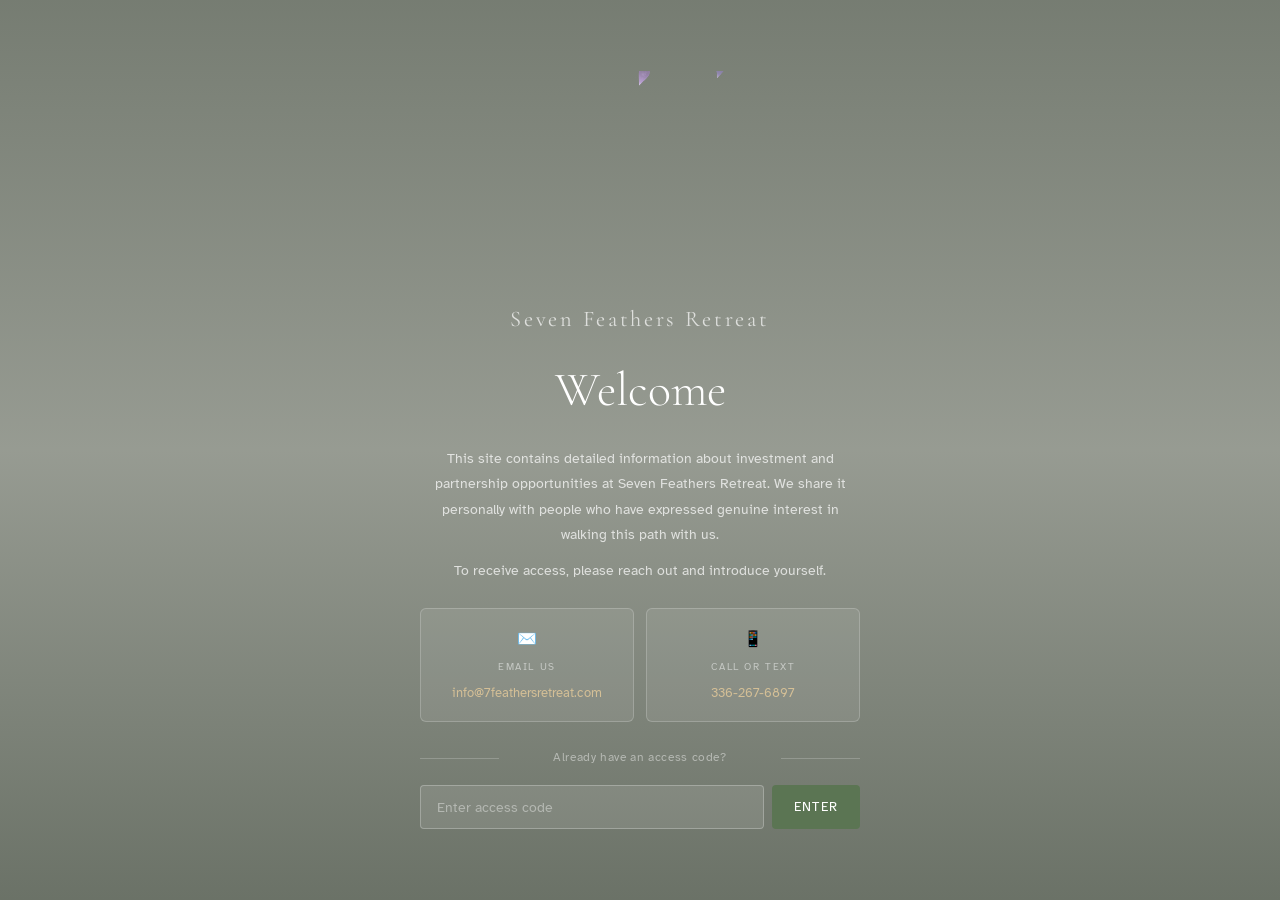
==== index.html @ 67f72935 "Add files via upload" ====
<!DOCTYPE html>
<html lang="en">
<head>
<meta charset="UTF-8">
<meta name="viewport" content="width=device-width,initial-scale=1.0">
<meta name="description" content="Seven Feathers Retreat — A nature-based sanctuary in the Blue Ridge Mountains of North Carolina. Investment and partnership opportunities.">
<title>Seven Feathers Retreat</title>
<link href="https://fonts.googleapis.com/css2?family=Cormorant+Garamond:ital,wght@0,300;0,400;0,500;0,600;1,300;1,400;1,500&family=Atkinson+Hyperlegible:wght@400;700&display=swap" rel="stylesheet">
<link rel="stylesheet" href="styles.css">
</head>
<body>

<!-- ═══════════════════════════════════════
     GATE
     ═══════════════════════════════════════ -->
<div id="gate">
  <canvas id="gateCanvas"></canvas>
  <div class="gate-inner">
    <div class="gate-brand">Seven Feathers Retreat</div>
    <h1 class="gate-title">Welcome</h1>
    <p class="gate-text">This site contains detailed information about investment and partnership opportunities at Seven Feathers Retreat. We share it personally with people who have expressed genuine interest in walking this path with us.</p>
    <p class="gate-text" style="font-size:.85rem;">To receive access, please reach out and introduce yourself.</p>
    <div class="gate-contacts">
      <a class="gate-contact" href="#" data-role="email-link" data-subject="Access Request">
        <span>✉️</span>
        <span class="gate-contact-label">Email Us</span>
        <span class="gate-contact-value" data-role="email-text"></span>
      </a>
      <a class="gate-contact" href="tel:3362676897">
        <span>📱</span>
        <span class="gate-contact-label">Call or Text</span>
        <span class="gate-contact-value">336-267-6897</span>
      </a>
    </div>
    <div class="gate-divider">Already have an access code?</div>
    <div class="gate-form">
      <input type="password" class="gate-input" id="accessCode" placeholder="Enter access code" onkeydown="if(event.key==='Enter')unlock()" autocomplete="off">
      <button class="gate-btn" onclick="unlock()">Enter</button>
    </div>
    <div class="gate-error" id="gateError">That code doesn't match. Please reach out for access.</div>
  </div>
</div>

<!-- ═══════════════════════════════════════
     NAV
     ═══════════════════════════════════════ -->
<nav id="siteNav" style="display:none;">
  <div class="nav-inner">
    <a href="#" class="nav-brand" onclick="window.scrollTo({top:0,behavior:'smooth'});return false;">
      <canvas id="navLogo" width="40" height="40" data-size="40"></canvas>
      <span>Seven Feathers</span>
    </a>
    <button class="nav-hamburger" onclick="toggleMobileNav()" aria-label="Menu">
      <span></span><span></span><span></span>
    </button>
    <div class="nav-links" id="navLinks"></div>
  </div>
</nav>

<!-- ═══════════════════════════════════════
     MAIN PAGE  —  codes: groundwork7 / homecoming7
     ═══════════════════════════════════════ -->
<div id="page-main" class="content-page" style="display:none;">

<!-- HERO -->
<section class="hero">
  <div class="hero-bg"></div>
  <div class="hero-content">
    <div class="hero-badge">Ashe County · Blue Ridge Mountains · North Carolina</div>
    <h1>Seven <em>Feathers</em></h1>
    <p class="hero-tagline">A Design-Forward Nature Stay<br><em>A Retreat into Self</em></p>
    <div class="hero-divider"></div>
    <p class="hero-sub">A restorative nature retreat where organic design, immersive landscape, and wellness experiences come together into a place people travel for — not just stay at.</p>
  </div>
  <canvas id="heroCanvas" class="hero-canvas-anim"></canvas>
</section>

<!-- ═══════════════════════════════════════
     1. THE ACCOMMODATION — Zome photos first
     ═══════════════════════════════════════ -->
<section id="b-concept" class="section section-alt">
  <div class="section-inner">
    <div class="eyebrow reveal">The Accommodation</div>
    <h2 class="reveal">This Is What a<br><em>Zome Retreat Looks Like</em></h2>
    <p class="section-lead reveal">Geometric structures rooted in sacred architecture, built with smart glass, bio-ceramic panels, and natural light designed to fill every corner. There is nothing else like this in the region.</p>
    <div class="zome-photo-grid reveal">
      <div class="zome-photo-item">
        <img src="zome-interior-bedroom.jpg" alt="Zome retreat interior — geometric wood ceiling with smart glass window overlooking trees" loading="lazy">
        <div class="gallery-caption">Zome retreat interior · smart glass privacy window · images courtesy of zomes.com</div>
      </div>
      <div class="zome-photo-item">
        <img src="zome-interior-skylight.jpg" alt="Zome interior — star skylight and natural light" loading="lazy">
        <div class="gallery-caption">Zome skylight geometry · natural light from above</div>
      </div>
    </div>
    <div class="concept-grid" style="margin-top:2.5rem;">
      <div class="concept-card reveal">
        <div class="concept-icon">🏡</div>
        <h3>Consistent STR Income</h3>
        <p>Nightly bookings provide baseline occupancy and steady cash flow across three distinct accommodation units.</p>
      </div>
      <div class="concept-card reveal">
        <div class="concept-icon">📅</div>
        <h3>Higher-Yield Retreat Buyouts</h3>
        <p>Full-site rentals for multi-day retreats command premium pricing, served to independent facilitators who need dedicated space.</p>
      </div>
      <div class="concept-card reveal">
        <div class="concept-icon">✨</div>
        <h3>Experience-Driven Differentiation</h3>
        <p>Zome architecture, creek access, stargazing, and nature immersion create a guest experience that markets itself.</p>
      </div>
    </div>
  </div>
</section>

<!-- ═══════════════════════════════════════
     2. PROVEN & OPERATING — reviews + stats
     ═══════════════════════════════════════ -->
<section class="proof-bar">
  <div class="proof-inner">
    <div class="proof-item"><span class="proof-number">4.96</span><span class="proof-label">Airbnb Rating</span></div>
    <div class="proof-divider-v"></div>
    <div class="proof-item"><span class="proof-number">232%</span><span class="proof-label">Revenue Growth in Year One</span></div>
    <div class="proof-divider-v"></div>
    <div class="proof-item"><span class="proof-number">9.62</span><span class="proof-label">Acres in the Blue Ridge</span></div>
    <div class="proof-divider-v"></div>
    <div class="proof-item"><span class="proof-number">$200K</span><span class="proof-label">Investment Sought</span></div>
  </div>
</section>

<section class="section reviews-section">
  <div class="section-inner narrow">
    <div class="reviews-header">
      <div class="eyebrow">Proven &amp; Operating</div>
      <div class="reviews-rating">
        <span class="reviews-stars">★★★★★</span>
        <span class="reviews-score">4.96 out of 5</span>
        <span class="reviews-meta">Airbnb Guest Favorite · 100+ verified reviews</span>
      </div>
    </div>
    <div class="reviews-grid">
      <div class="review-card reveal"><p>"Beautiful cabin in such a peaceful setting. It was our second time back and we absolutely enjoyed it."</p><div class="review-attr"><span class="review-name">Tanya</span><span class="review-detail">Greer, SC · September 2025</span></div></div>
      <div class="review-card reveal"><p>"What a gem! The only thing you hear while sitting on the deck is birdsong, a babbling brook and an occasional moo from the neighboring cows. Highly recommend!"</p><div class="review-attr"><span class="review-name">Jessica</span><span class="review-detail">Durham, NC · July 2025</span></div></div>
      <div class="review-card reveal"><p>"When we got snowed in we received eggs from the onsite host Amy, who was amazing and very helpful. The views as well as location is a dream come true!"</p><div class="review-attr"><span class="review-name">Hanna &amp; Dustin</span><span class="review-detail">December 2025</span></div></div>
      <div class="review-card reveal"><p>"The guest house was the perfect place to relax and recharge. I absolutely love this house and outdoor space. It's my dream."</p><div class="review-attr"><span class="review-name">Kathleen</span><span class="review-detail">May 2025</span></div></div>
    </div>
  </div>
</section>

<!-- ═══════════════════════════════════════
     3. THE MODEL
     ═══════════════════════════════════════ -->
<section id="b-model" class="section section-alt">
  <div class="section-inner">
    <div class="eyebrow reveal">The Model</div>
    <h2 class="reveal">Two Revenue Streams,<br><em>One Property</em></h2>
    <div class="model-grid">
      <div class="model-card reveal">
        <div class="model-number">01</div>
        <h3>Short-Term Rentals</h3>
        <p>Nightly bookings across three unique accommodations (cottage plus two Zome structures), providing steady occupancy and reliable cash flow across all seasons. Listed across Airbnb, VRBO, Booking.com, and direct booking channels.</p>
        <div class="model-stat"><span class="model-stat-num">$116K–$131K</span><span class="model-stat-label">Year 3 Accommodation Revenue</span></div>
      </div>
      <div class="model-card reveal">
        <div class="model-number">02</div>
        <h3>Retreat Buyouts</h3>
        <p>Full-site rentals for independent retreat facilitators running workshops, wellness retreats, and group experiences. Multi-day bookings at higher rates, scalable beyond any single person's calendar.</p>
        <div class="model-example">Example: 3-night retreat buyout (6 to 10 guests) = $3,000 to $6,000 per booking</div>
        <div class="model-stat"><span class="model-stat-num">$30K–$45K</span><span class="model-stat-label">Year 3 Venue Revenue</span></div>
      </div>
    </div>
    <div class="model-total reveal">
      <div class="model-total-inner">
        <div>
          <div class="model-total-label">Year 3 Total Projected Revenue</div>
          <div class="model-total-num">$161K – $196K</div>
        </div>
        <div class="model-total-note">Built from real occupancy and rate data, updated quarterly as the business grows.</div>
      </div>
    </div>
  </div>
</section>

<!-- ═══════════════════════════════════════
     4. THE MARKET
     ═══════════════════════════════════════ -->
<section id="b-market" class="section section-dark">
  <div class="section-inner">
    <div class="eyebrow reveal" style="color:var(--gold);">Local Market Intelligence</div>
    <h2 class="light reveal">The <em>Boone Market Advantage</em></h2>
    <p class="section-lead light-sub reveal">AirDNA classifies Lansing, NC within the Boone market — one of the most recognized mountain destinations in the Southeast — and assigns it a Market Score of 89 out of 100. Seven Feathers benefits from that brand recognition while sitting in a less saturated, more secluded pocket of the region.</p>
    <div class="market-stats reveal">
      <div class="market-stat"><div class="market-stat-num">89</div><div class="market-stat-label">AirDNA Market Score, Boone / Lansing — strong demand, healthy occupancy, active traveler interest.</div></div>
      <div class="market-stat"><div class="market-stat-num">$120</div><div class="market-stat-label">Current ADR at Little Horse Creek Farm, under-resourced and limited to one platform.</div></div>
      <div class="market-stat"><div class="market-stat-num">$200+</div><div class="market-stat-label">ADR already achieved by upgraded unique stays and geodomes in this same region.</div></div>
    </div>
    <div class="comp-table-wrap reveal">
      <table class="comp-table">
        <thead>
          <tr><th>Listing</th><th>Location</th><th>Type</th><th>Avg Daily Rate</th></tr>
        </thead>
        <tbody>
          <tr><td colspan="4" class="comp-group-label">Little Horse Creek Farm · Current STR under Amy's management</td></tr>
          <tr class="comp-row-current">
            <td><a href="https://www.airbnb.com/rooms/51469020?guests=1&adults=1&s=67&unique_share_id=a14fcda9-ca59-444a-8f9f-01e6ad24c7fb" target="_blank" rel="noopener">The Guest House @ Little Horse Creek Farm</a><span class="comp-sub">Managed by Amy Rohan · ★ 4.96 (101 reviews)</span></td>
            <td>Lansing, NC</td><td>Farm Stay</td><td class="comp-adr current-adr">$120</td>
          </tr>
          <tr><td colspan="4" class="comp-group-label">Comparable listings, same market</td></tr>
          <tr><td>Gone to the Woods Queen Glamping Tent</td><td>Lansing area</td><td>Glamping</td><td class="comp-adr">$90</td></tr>
          <tr><td>New River Retreat</td><td>Boone market</td><td>Cabin</td><td class="comp-adr">$99</td></tr>
          <tr><td>Call of the Wild King Suite Glamping Tent</td><td>Boone market</td><td>Glamping</td><td class="comp-adr">$141</td></tr>
          <tr><td>Into the Wild King Suite Glamping Tent</td><td>Boone market</td><td>Glamping</td><td class="comp-adr">$143</td></tr>
          <tr><td colspan="4" class="comp-group-label">Aspirational model · upgraded unique stays, same region</td></tr>
          <tr class="comp-row-aspire"><td>Orchard Cottage at Old Orchard Creek Farm</td><td>Lansing, NC</td><td>Unique Stay</td><td class="comp-adr">$185</td></tr>
          <tr class="comp-row-aspire"><td>Caim / Dochas / Kokoro Geodomes · Glamping Wild</td><td>Creston, NC (Ashe Co.)</td><td>Geodome</td><td class="comp-adr">$199–$217</td></tr>
          <tr class="comp-row-aspire"><td>Blue Ridge GeoDome + Hot Tub</td><td>Lansing, NC</td><td>Geodome</td><td class="comp-adr">$213</td></tr>
          <tr class="comp-row-aspire"><td>Scandi Cabin: Sauna, Hot Tub, EV · 105 acres</td><td>Lansing, NC</td><td>Unique Stay</td><td class="comp-adr">$305</td></tr>
        </tbody>
      </table>
    </div>
    <p class="comp-note reveal">Source: AirDNA Rentalizer, Boone / Lansing market, April 2026. Glamping Wild confirmed in Creston, Ashe County, NC — same regional market. Exact addresses withheld per Airbnb platform policy.</p>
    <div class="opp-pullquote reveal">The $120 ADR is what this property earns while under-furnished and on a single platform. The market has already demonstrated that upgraded unique stays in this same region command $200 or more per night. That gap is the investment opportunity.</div>
  </div>
</section>

<!-- ═══════════════════════════════════════
     5. PROPERTY PLAN
     ═══════════════════════════════════════ -->
<section class="section">
  <div class="section-inner">
    <div class="eyebrow reveal">The Property Plan</div>
    <h2 class="reveal">Current Assets &amp;<br><em>Phased Expansion</em></h2>
    <div class="property-grid">
      <div class="property-col reveal">
        <div class="property-label">Currently Operating</div>
        <ul class="property-list">
          <li><a href="https://www.airbnb.com/rooms/51469020?guests=1&adults=1&s=67&unique_share_id=a14fcda9-ca59-444a-8f9f-01e6ad24c7fb" target="_blank" rel="noopener">The Guest House at Little Horse Creek Farm</a> — 4.96 stars, 101+ reviews</li>
          <li>Nearly ten acres with creek, trails, boulders, and mature trees</li>
          <li>700 sq ft building with water and electricity, ready for bathhouse conversion</li>
          <li>Prepared sites with full utility hookups for two Zome structures</li>
          <li>Owner lives on the property, providing personal hospitality and hands-on management</li>
        </ul>
      </div>
      <div class="property-col reveal">
        <div class="property-label">Phased Expansion</div>
        <ul class="property-list">
          <li>Two Zome structures (bio-ceramic, fireproof, assembled in 5 to 10 days)</li>
          <li>Shared bathhouse and communal kitchen (existing building conversion)</li>
          <li>Outdoor gathering areas, meditation space, marked trails</li>
          <li>Medicinal herb garden, pond restoration, professional photography</li>
          <li>Direct booking website, multi-platform listing, dynamic pricing</li>
        </ul>
      </div>
    </div>
    <div class="property-note reveal"><p>Each phase generates revenue before the next requires significant capital. There is no single moment of high risk. The business builds on itself, stage by stage.</p></div>
  </div>
</section>

<!-- ═══════════════════════════════════════
     6. CAPITAL
     ═══════════════════════════════════════ -->
<section class="section section-alt">
  <div class="section-inner narrow">
    <div class="eyebrow reveal">The Ask</div>
    <h2 class="reveal">$200,000 in Capital<br><em>Deployed in Four Phases</em></h2>
    <p class="section-lead reveal">Capital deployed into proven revenue-generating assets, not speculative development.</p>
    <div class="capital-table reveal">
      <div class="capital-row"><span class="capital-name">Phase 1 — Optimize + Prep<span class="capital-detail">Listing optimization, Zome deposits, cottage refresh, landscaping</span></span><span class="capital-amount">$12,000</span></div>
      <div class="capital-row"><span class="capital-name">Phase 2 — Bathhouse + Decks<span class="capital-detail">Convert existing building, build Zome deck platforms</span></span><span class="capital-amount">$17,000</span></div>
      <div class="capital-row"><span class="capital-name">Phase 3 — Zomes + Wellness<span class="capital-detail">Two ZomeStudio units, hot tub, sauna — the revenue unlock</span></span><span class="capital-amount">$73,000</span></div>
      <div class="capital-row"><span class="capital-name">Phase 4 — Land + Farm Experiences<span class="capital-detail">Trails, herb garden, creek seating, venue launch</span></span><span class="capital-amount">$8,000</span></div>
      <div class="capital-row"><span class="capital-name">Furnishing &amp; Interior Design</span><span class="capital-amount">$7,000</span></div>
      <div class="capital-row"><span class="capital-name">Property Operations — Year 1<span class="capital-detail">Full-time on-site management, guest experience, and property oversight</span></span><span class="capital-amount">$36,000</span></div>
      <div class="capital-row"><span class="capital-name">Operating Reserve</span><span class="capital-amount">$35,000</span></div>
      <div class="capital-row"><span class="capital-name">Contingency</span><span class="capital-amount">$12,000</span></div>
      <div class="capital-row capital-total"><span class="capital-name">Total Investment Sought</span><span class="capital-amount">$200,000</span></div>
    </div>
  </div>
</section>

<!-- ═══════════════════════════════════════
     7. THE FOUNDER
     ═══════════════════════════════════════ -->
<section id="b-founder" class="section">
  <div class="section-inner">
    <div class="eyebrow reveal">The Founder</div>
    <h2 class="reveal">Amy Rohan</h2>
    <p class="founder-role reveal">Founder &amp; On-Site Operator, Seven Feathers</p>
    <div class="founder-grid">
      <div class="founder-photo reveal">
        <img src="amy-rohan.png" alt="Amy Rohan, Founder of Seven Feathers Retreat">
      </div>
      <div class="founder-right">
        <div class="founder-bio reveal">
          <p>Amy Rohan is a systems-driven operator with 30 years of experience turning complex environments into high-functioning, human-centered experiences. Her background spans legal operations, nonprofit leadership, and executive support — roles where trust, discretion, and execution under pressure are non-negotiable.</p>
          <p>In her first year managing Little Horse Creek Farm, Amy increased short-term rental revenue by 232% without additional capital or full platform access. This performance led the property owner to expand her role across three additional properties, including two glamping sites with shared amenities — the same high-margin, nature-immersed model Seven Feathers is designed to scale.</p>
          <p>With a degree in psychology and certification as a Usui Reiki Master, Amy brings the operational depth of a seasoned executive and the grounded presence of a practitioner. These are not parallel careers — they are the same skill set. Seven Feathers is built on that intersection.</p>
        </div>
        <div class="founder-highlights reveal">
          <div class="highlight"><div class="highlight-label">Operations</div><p>30+ years managing budgets, cross-sector teams, and complex logistics in legal, nonprofit, and community environments.</p></div>
          <div class="highlight"><div class="highlight-label">Track Record</div><p>232% revenue increase in first year of STR management, with limited resources and platform restrictions.</p></div>
          <div class="highlight"><div class="highlight-label">Resident Operator</div><p>Full-time resident operator, eliminating management fees (typically 15 to 25% of gross revenue) and ensuring the personal touch behind the 4.96-star rating.</p></div>
        </div>
      </div>
    </div>
  </div>
</section>

<!-- ═══════════════════════════════════════
     8. RETREAT VISION TAB
     ═══════════════════════════════════════ -->
<section id="s-sanctuary" class="section section-alt">
  <div class="section-inner">
    <div class="eyebrow reveal">Retreat Vision</div>
    <h2 class="reveal">The Structures That<br><em>Hold the Space</em></h2>
    <p class="section-lead reveal">The guest dwellings at Seven Feathers are Zomes — geometric structures rooted in the zonohedron, one of the oldest forms in sacred geometry. There is something about round spaces that changes how people feel the moment they step inside.</p>
    <div class="concept-grid" style="margin-top:1rem;">
      <div class="concept-card reveal"><div class="concept-icon">◇</div><h3>Sacred Geometry</h3><p>Built on the zonohedron, a form found in nature's own architecture. Round spaces have been used for ceremony, gathering, and rest across cultures for millennia.</p></div>
      <div class="concept-card reveal"><div class="concept-icon">🌱</div><h3>Chemical-Free &amp; Non-Toxic</h3><p>Bio-ceramic MgO panels create a safe, non-toxic sanctuary. No off-gassing, no volatile compounds, just a clean space for rest and renewal.</p></div>
      <div class="concept-card reveal"><div class="concept-icon">🌍</div><h3>Eco-Friendly Construction</h3><p>Renewable materials, nearly zero waste during production, no heavy machinery required. Built in 5 to 10 days on a non-permanent foundation.</p></div>
      <div class="concept-card reveal"><div class="concept-icon">🛡️</div><h3>Built to Endure</h3><p>Fireproof to 2,200°F, waterproof, mold-proof, pest-proof, and rated for 140 MPH winds. These structures protect what matters, quietly and for the long term.</p></div>
    </div>
  </div>
</section>

<section id="s-healing" class="section section-dark">
  <div class="section-inner">
    <div class="eyebrow reveal" style="color:var(--gold);">Our Values</div>
    <h2 class="light reveal">The Seven <em>Feathers</em></h2>
    <p class="section-lead light-sub reveal">These principles shape every decision we make, from how we welcome guests to how we tend this land. Tap a feather to learn more.</p>
    <div class="flip-grid">
      <div class="flip-card" onclick="this.classList.toggle('flipped')"><div class="flip-inner"><div class="flip-front"><canvas class="fc-feather-lg" data-index="0"></canvas><div class="flip-front-text"><div class="flip-name">Respect</div><div class="flip-tag">Every path is honored here.</div></div></div><div class="flip-back"><canvas class="fc-feather-lg-back" data-index="0"></canvas><div class="flip-back-text"><div class="flip-back-name">Respect</div><p>Whether you arrive as a spiritual seeker, someone needing rest, or someone carrying something you have not yet named, you will be met with the same respect.</p></div></div></div></div>
      <div class="flip-card" onclick="this.classList.toggle('flipped')"><div class="flip-inner"><div class="flip-front"><canvas class="fc-feather-lg" data-index="1"></canvas><div class="flip-front-text"><div class="flip-name">Sacred Reciprocity</div><div class="flip-tag">What we receive, we return.</div></div></div><div class="flip-back"><canvas class="fc-feather-lg-back" data-index="1"></canvas><div class="flip-back-text"><div class="flip-back-name">Reciprocity</div><p>We enter into relationships with guests, partners, and the land with mutual care. We support local businesses, build fair partnerships, and tend what gives to us.</p></div></div></div></div>
      <div class="flip-card" onclick="this.classList.toggle('flipped')"><div class="flip-inner"><div class="flip-front"><canvas class="fc-feather-lg" data-index="2"></canvas><div class="flip-front-text"><div class="flip-name">Restoration</div><div class="flip-tag">Return to your natural state.</div></div></div><div class="flip-back"><canvas class="fc-feather-lg-back" data-index="2"></canvas><div class="flip-back-text"><div class="flip-back-name">Restoration</div><p>Like the land after rain, we are always capable of becoming ourselves again. Seven Feathers creates the conditions for that return.</p></div></div></div></div>
      <div class="flip-card" onclick="this.classList.toggle('flipped')"><div class="flip-inner"><div class="flip-front"><canvas class="fc-feather-lg" data-index="3"></canvas><div class="flip-front-text"><div class="flip-name">Kinship</div><div class="flip-tag">We are all related.</div></div></div><div class="flip-back"><canvas class="fc-feather-lg-back" data-index="3"></canvas><div class="flip-back-text"><div class="flip-back-name">Kinship</div><p>Seven Feathers exists within a living web of relationships. When you visit, you are supporting a community, not just a business.</p></div></div></div></div>
      <div class="flip-card" onclick="this.classList.toggle('flipped')"><div class="flip-inner"><div class="flip-front"><canvas class="fc-feather-lg" data-index="4"></canvas><div class="flip-front-text"><div class="flip-name">Belonging</div><div class="flip-tag">Everyone fits here.</div></div></div><div class="flip-back"><canvas class="fc-feather-lg-back" data-index="4"></canvas><div class="flip-back-text"><div class="flip-back-name">Belonging</div><p>You belong here with your dog, your grief, your curiosity, or your joy. Belonging is your birthright, and this door is open to you.</p></div></div></div></div>
      <div class="flip-card" onclick="this.classList.toggle('flipped')"><div class="flip-inner"><div class="flip-front"><canvas class="fc-feather-lg" data-index="5"></canvas><div class="flip-front-text"><div class="flip-name">Sovereignty</div><div class="flip-tag">Your body, your spirit, your path.</div></div></div><div class="flip-back"><canvas class="fc-feather-lg-back" data-index="5"></canvas><div class="flip-back-text"><div class="flip-back-name">Sovereignty</div><p>Your body, your spirit, your path. Trauma-informed care and consent are woven into everything at Seven Feathers. No one here will tell you what you need. You already know.</p></div></div></div></div>
      <div class="flip-card flip-card-wide" onclick="this.classList.toggle('flipped')"><div class="flip-inner"><div class="flip-front"><canvas class="fc-feather-lg" data-index="6"></canvas><div class="flip-front-text"><div class="flip-name">Dignity</div><div class="flip-tag">Worth that can never be taken.</div></div></div><div class="flip-back"><canvas class="fc-feather-lg-back" data-index="6"></canvas><div class="flip-back-text"><div class="flip-back-name">Dignity</div><p>You are worthy, exactly as you are. Every person, every animal, every piece of this land deserves dignity. We price our offerings to be accessible to everyone.</p></div></div></div></div>
    </div>
  </div>
</section>

<section id="s-land" class="section">
  <div class="section-inner">
    <div class="eyebrow reveal">The Vision</div>
    <h2 class="reveal">Where Seven Feathers<br><em>Is Headed</em></h2>
    <p class="section-lead reveal">The phased expansion covers the first four years. But the vision extends well beyond — toward a retreat deeply rooted in its community, accessible to all who need restoration, and alive with the rhythms of the land.</p>
    <div class="concept-grid">
      <div class="concept-card reveal"><div class="concept-icon">🌿</div><h3>Retreat Scholarships &amp; Accessibility</h3><p>Restoration belongs to everyone. A scholarship fund making retreat experiences accessible to those who need them most, with sliding-scale pricing and nonprofit partnerships.</p></div>
      <div class="concept-card reveal"><div class="concept-icon">🤝</div><h3>Community Partnerships</h3><p>Farm-to-table dining with local farms, on-site services from local bodyworkers, and artisan workshops. The retreat's success benefits the people around it.</p></div>
      <div class="concept-card reveal"><div class="concept-icon">🌱</div><h3>Garden Expansion &amp; Immersion</h3><p>A full-scale medicinal herb garden, seasonal planting and harvest workshops, and a contemplative garden for meditation. Guests leave with knowledge and seeds they can take home.</p></div>
      <div class="concept-card reveal"><div class="concept-icon">🦙</div><h3>Animals on the Land</h3><p>Alpacas and the existing homestead flock. Animal encounters, fiber arts workshops, and the kind of presence that softens people the moment they arrive.</p></div>
    </div>
    <div class="property-note reveal"><p>The retreat's ultimate measure of success goes beyond revenue. It is the number of people who leave this land feeling more like themselves than when they arrived.</p></div>
  </div>
</section>

<!-- ═══════════════════════════════════════
     9. WALK WITH US
     ═══════════════════════════════════════ -->
<section id="s-founder" class="section section-alt">
  <div class="section-inner narrow">
    <div class="eyebrow reveal">Walk With Us</div>
    <h2 class="reveal">Are You a Facilitator,<br><em>Practitioner, or Local Farm?</em></h2>
    <p class="section-lead reveal">Seven Feathers is actively building relationships with retreat facilitators, wellness practitioners, and local farms and artisans who share our values. If that's you, we would love to hear from you.</p>
    <div class="partnership-cards" style="margin-bottom:2.5rem;">
      <div class="partnership-card reveal"><h3>🤝 Non-Financial Partnership</h3><p>Skills, networks, labor, materials, and expertise are all forms of real value. Marketing, construction, wellness facilitation, or network connections all have a place here.</p></div>
      <div class="partnership-card partnership-card-accent reveal"><h3>🪶 Partner Access to the Land</h3><p>All partners receive preferred access to Seven Feathers each year, whether for personal rest or to host their own retreat. Complimentary stays, venue rental discounts, and priority booking, scaled to partnership level.</p></div>
    </div>
    <form class="contact-form reveal" onsubmit="submitContactForm(event)">
      <div class="contact-form-grid">
        <div class="contact-field"><label class="contact-label">Your name</label><input type="text" class="contact-input" id="cf-name" placeholder="Name" required></div>
        <div class="contact-field"><label class="contact-label">Email</label><input type="email" class="contact-input" id="cf-email" placeholder="email@example.com" required></div>
        <div class="contact-field contact-field-full"><label class="contact-label">I am a...</label><select class="contact-input contact-select" id="cf-role"><option value="">Select your role</option><option>Retreat facilitator</option><option>Wellness practitioner</option><option>Local farm or grower</option><option>Artisan or craftsperson</option><option>Other</option></select></div>
        <div class="contact-field contact-field-full"><label class="contact-label">Tell us about yourself and what you're imagining</label><textarea class="contact-input contact-textarea" id="cf-message" placeholder="Share a little about your work and how you see our paths connecting..." required></textarea></div>
      </div>
      <button type="submit" class="contact-submit">Send a Message</button>
      <div id="cf-success" class="contact-success" style="display:none;">Thank you. Amy will be in touch personally.</div>
      <p class="contact-note">We read every message personally. You will hear back from Amy directly.</p>
    </form>
  </div>
</section>

<!-- CTA -->
<section class="section-cta">
  <div class="section-inner narrow" style="text-align:center;">
    <canvas id="ctaCanvasBiz" class="cta-canvas" width="72" height="72" data-size="72"></canvas>
    <h2 class="reveal">Ready to Begin the <em>Conversation?</em></h2>
    <p class="cta-sub reveal">Request the full investment overview or connect directly. We're looking for partners who understand the long-term value of well-designed, income-generating land.</p>
    <div class="cta-buttons reveal">
      <a href="#" onclick="openDeck();return false;" class="btn btn-primary btn-lg">Access the Deck</a>
      <a href="tel:3362676897" class="btn btn-outline-dark btn-lg">Call or Text</a>
    </div>
    <div class="cta-contact reveal"><span data-role="email-text"></span><span class="cta-dot">·</span><span>336-267-6897</span></div>
    <p class="cta-note">Call or text welcome · Email preferred for initial introductions</p>
  </div>
</section>

</div><!-- end page-main -->

<!-- FOOTER -->
<footer id="siteFooter" style="display:none;">
  <div class="footer-inner">
    <div class="footer-brand">Seven Feathers</div>
    <div class="footer-legal">Ashe County, NC · Blue Ridge Mountains</div>
    <div class="footer-values">Respect · Sacred Reciprocity · Restoration · Kinship · Belonging · Sovereignty · Dignity</div>
  </div>
</footer>

<!-- DECK VIEWER MODAL -->
<div id="deckOverlay" style="display:none;position:fixed;inset:0;z-index:200;background:rgba(30,40,28,.92);backdrop-filter:blur(6px);flex-direction:column;">
  <div style="display:flex;align-items:center;justify-content:space-between;padding:.75rem 1.25rem;background:var(--forest);flex-shrink:0;">
    <span style="font-family:'Cormorant Garamond',serif;font-size:1.1rem;color:var(--cream);letter-spacing:.06em;">Seven Feathers · Investment Overview</span>
    <div style="display:flex;gap:.75rem;align-items:center;">
      <a href="seven-feathers-deck.pdf" download="Seven_Feathers_Investment_Deck.pdf" style="font-size:.72rem;letter-spacing:.12em;text-transform:uppercase;color:var(--gold-light);text-decoration:none;padding:.4rem .9rem;border:1px solid rgba(212,191,150,.4);border-radius:3px;transition:background .2s;" onmouseover="this.style.background='rgba(212,191,150,.12)'" onmouseout="this.style.background='transparent'">⬇ Download</a>
      <button onclick="closeDeck()" style="background:none;border:none;color:rgba(200,213,196,.7);font-size:1.4rem;cursor:pointer;line-height:1;padding:.2rem .5rem;" aria-label="Close">&times;</button>
    </div>
  </div>
  <div style="flex:1;overflow:hidden;position:relative;">
    <iframe src="seven-feathers-deck.pdf" style="width:100%;height:100%;border:none;display:block;" title="Seven Feathers Investment Deck"></iframe>
  </div>
</div>

<script src="script.js"></script>
</body>
</html>
---- styles.css ----
/* ═══════════════════════════════════════
   TOKENS
   ═══════════════════════════════════════ */
:root {
  --sage:       #5B7553;
  --sage-light: #8BA882;
  --sage-muted: #C2D4BC;
  --forest:     #2E3D2C;
  --gold:       #B8956A;
  --gold-light: #D4BF96;
  --gold-pale:  #EDE5D8;
  --cream:      #FAF8F3;
  --linen:      #F2EFE8;
  --stone:      #E4E0D7;
  --bark:       #3A3632;
  --text:       #3A3632;
  --text-soft:  #6B665E;
  --text-muted: #9A958C;
  --border:     #DDD8CF;
  --white:      #FFFFFF;
}

/* ═══════════════════════════════════════
   RESET & BASE
   ═══════════════════════════════════════ */
*, *::before, *::after { margin: 0; padding: 0; box-sizing: border-box; }
html { scroll-behavior: smooth; font-size: 16px; }
body {
  font-family: 'Atkinson Hyperlegible', sans-serif;
  background: var(--cream);
  color: var(--text);
  line-height: 1.8;
  overflow-x: hidden;
}
img { max-width: 100%; display: block; }
a { color: var(--sage); }

/* ═══════════════════════════════════════
   GATE
   ═══════════════════════════════════════ */
#gate {
  min-height: 100vh;
  display: flex;
  flex-direction: column;
  align-items: center;
  justify-content: center;
  padding: 3rem 1.5rem;
  position: relative;
  overflow: hidden;
}
#gate::before {
  content: '';
  position: absolute;
  inset: 0;
  background: url('https://images.unsplash.com/photo-1448375240586-882707db888b?auto=format&fit=crop&w=1920&q=80') center 40%/cover no-repeat;
  z-index: 0;
}
#gate::after {
  content: '';
  position: absolute;
  inset: 0;
  background: linear-gradient(180deg, rgba(30,42,28,.6) 0%, rgba(30,42,28,.45) 50%, rgba(30,42,28,.65) 100%);
  z-index: 0;
}
#gateCanvas {
  position: relative;
  z-index: 1;
  display: block;
  width: 100%;
  max-width: 220px;
  aspect-ratio: 1;
  margin: 0 auto .5rem;
  flex-shrink: 0;
}
.gate-inner {
  position: relative;
  z-index: 1;
  max-width: 440px;
  width: 100%;
  text-align: center;
  animation: heroIn 2s ease-out 3.5s both;
}
.gate-inner canvas:not(#gateCanvas) {
  display: none;
}
.gate-brand {
  font-family: 'Cormorant Garamond', serif;
  font-size: 1.4rem;
  color: rgba(255,255,255,.7);
  letter-spacing: .12em;
  margin-bottom: .5rem;
}
.gate-title {
  font-family: 'Cormorant Garamond', serif;
  font-size: clamp(2rem, 6vw, 3rem);
  font-weight: 300;
  color: var(--white);
  margin-bottom: .75rem;
}
.gate-text {
  font-size: .88rem;
  color: rgba(255,255,255,.72);
  line-height: 1.8;
  margin-bottom: .75rem;
}
.gate-contacts {
  display: grid;
  grid-template-columns: 1fr 1fr;
  gap: .75rem;
  margin: 1.5rem 0;
}
.gate-contact {
  display: flex;
  flex-direction: column;
  align-items: center;
  gap: .3rem;
  background: rgba(255,255,255,.08);
  border: 1px solid rgba(255,255,255,.2);
  border-radius: 6px;
  padding: 1rem .75rem;
  text-decoration: none;
  transition: background .2s, border-color .2s;
}
.gate-contact:hover { background: rgba(255,255,255,.14); border-color: rgba(255,255,255,.35); }
.gate-contact-label {
  font-size: .65rem;
  letter-spacing: .15em;
  text-transform: uppercase;
  color: rgba(255,255,255,.5);
}
.gate-contact-value {
  font-size: .82rem;
  color: var(--gold-light);
}
.gate-divider {
  font-size: .78rem;
  color: rgba(255,255,255,.45);
  letter-spacing: .05em;
  margin: 1.5rem 0 1rem;
  position: relative;
}
.gate-divider::before, .gate-divider::after {
  content: '';
  position: absolute;
  top: 50%;
  width: 18%;
  height: 1px;
  background: rgba(255,255,255,.2);
}
.gate-divider::before { left: 0; }
.gate-divider::after  { right: 0; }
.gate-form {
  display: flex;
  gap: .5rem;
}
.gate-input {
  flex: 1;
  padding: .75rem 1rem;
  border: 1px solid rgba(255,255,255,.25);
  border-radius: 4px;
  font-family: 'Atkinson Hyperlegible', sans-serif;
  font-size: .9rem;
  color: var(--white);
  background: rgba(255,255,255,.1);
  outline: none;
  transition: border-color .2s;
}
.gate-input::placeholder { color: rgba(255,255,255,.4); }
.gate-input:focus { border-color: rgba(255,255,255,.5); background: rgba(255,255,255,.14); }
.gate-btn {
  padding: .75rem 1.4rem;
  background: var(--sage);
  color: var(--white);
  border: none;
  border-radius: 4px;
  font-family: 'Atkinson Hyperlegible', sans-serif;
  font-size: .82rem;
  letter-spacing: .08em;
  text-transform: uppercase;
  cursor: pointer;
  transition: background .2s;
  white-space: nowrap;
}
.gate-btn:hover { background: var(--sage-light); }
.gate-error {
  font-size: .8rem;
  color: #F5C4B3;
  margin-top: .75rem;
  display: none;
}

/* ═══════════════════════════════════════
   NAV
   ═══════════════════════════════════════ */
#siteNav {
  position: fixed;
  top: 0; left: 0; right: 0;
  z-index: 100;
  background: transparent;
  transition: background .35s, box-shadow .35s;
}
#siteNav.scrolled {
  background: rgba(250,248,243,.96);
  backdrop-filter: blur(10px);
  box-shadow: 0 1px 20px rgba(0,0,0,.05);
}
.nav-inner {
  max-width: 1200px;
  margin: 0 auto;
  padding: 0 2.5rem;
  height: 60px;
  display: flex;
  align-items: center;
  justify-content: space-between;
  gap: 2rem;
}
.nav-brand {
  display: flex;
  align-items: center;
  gap: .6rem;
  text-decoration: none;
  flex-shrink: 0;
}
.nav-brand span {
  font-family: 'Cormorant Garamond', serif;
  font-size: 1.1rem;
  color: rgba(255,255,255,.92);
  letter-spacing: .06em;
  transition: color .3s;
}
#siteNav.scrolled .nav-brand span { color: var(--sage); }
.nav-links {
  display: flex;
  gap: 1.8rem;
  align-items: center;
}
.nav-links a {
  font-size: .72rem;
  letter-spacing: .12em;
  text-transform: uppercase;
  text-decoration: none;
  color: rgba(255,255,255,.8);
  transition: color .2s;
}
.nav-links a:hover { color: rgba(255,255,255,1); }
#siteNav.scrolled .nav-links a { color: var(--text-soft); }
#siteNav.scrolled .nav-links a:hover { color: var(--sage); }
.nav-hamburger {
  display: none;
  flex-direction: column;
  gap: 5px;
  background: none;
  border: none;
  cursor: pointer;
  padding: .5rem;
}
.nav-hamburger span {
  display: block;
  width: 22px;
  height: 1.5px;
  background: rgba(255,255,255,.9);
  transition: background .3s;
}
#siteNav.scrolled .nav-hamburger span { background: var(--bark); }

/* ═══════════════════════════════════════
   HERO
   ═══════════════════════════════════════ */
.hero {
  position: relative;
  min-height: 100vh;
  display: flex;
  flex-direction: column;
  align-items: center;
  justify-content: center;
  overflow: hidden;
  text-align: center;
  padding: 80px 1.5rem 3rem;
}
.hero-bg {
  position: absolute;
  inset: 0;
  background: url('https://images.unsplash.com/photo-1448375240586-882707db888b?auto=format&fit=crop&w=1920&q=80') center 40%/cover no-repeat;
}
.hero-bg::after {
  content: '';
  position: absolute;
  inset: 0;
  background: linear-gradient(180deg, rgba(46,61,44,.52) 0%, rgba(46,61,44,.32) 50%, rgba(46,61,44,.58) 100%);
}
.hero-bg-spirit {
  background-image: url('photo-blue-ridge-sunset.jpg');
  background-position: center 35%;
}
.hero-canvas-anim {
  position: relative;
  z-index: 1;
  display: block;
  width: 100%;
  max-width: 280px;
  aspect-ratio: 1;
  margin-bottom: .5rem;
}
.hero-content {
  position: relative;
  z-index: 2;
  max-width: 700px;
  animation: heroIn 2s ease-out 3.5s both;
}
@keyframes heroIn {
  from { opacity: 0; transform: translateY(18px); }
  to   { opacity: 1; transform: translateY(0); }
}
.hero-badge {
  font-size: .68rem;
  letter-spacing: .22em;
  text-transform: uppercase;
  color: var(--gold-light);
  margin-bottom: 1.2rem;
}
.hero h1 {
  font-family: 'Cormorant Garamond', serif;
  font-size: clamp(3rem, 8vw, 5.5rem);
  font-weight: 300;
  color: var(--white);
  line-height: 1;
  margin-bottom: .4rem;
}
.hero h1 em { color: var(--gold-light); font-style: italic; }
.hero-tagline {
  font-family: 'Cormorant Garamond', serif;
  font-size: clamp(1.1rem, 3vw, 1.5rem);
  font-style: italic;
  color: rgba(255,255,255,.88);
  line-height: 1.4;
  margin-bottom: 1rem;
}
.hero-tagline em { color: var(--gold-light); }
.hero-divider {
  width: 48px;
  height: 1px;
  background: var(--gold-light);
  margin: 1rem auto;
  opacity: .6;
}
.hero-operating {
  font-size: .75rem;
  letter-spacing: .1em;
  text-transform: uppercase;
  color: rgba(255,255,255,.65);
  margin-bottom: .75rem;
}
.hero-sub {
  font-size: clamp(.88rem, 2vw, 1rem);
  color: rgba(255,255,255,.8);
  max-width: 560px;
  margin: 0 auto 2rem;
  line-height: 1.75;
}
.hero-ctas {
  display: flex;
  gap: 1rem;
  justify-content: center;
  flex-wrap: wrap;
}

/* ═══════════════════════════════════════
   BUTTONS
   ═══════════════════════════════════════ */
.btn {
  display: inline-flex;
  align-items: center;
  justify-content: center;
  padding: .75rem 1.6rem;
  border-radius: 3px;
  font-family: 'Atkinson Hyperlegible', sans-serif;
  font-size: .78rem;
  letter-spacing: .1em;
  text-transform: uppercase;
  text-decoration: none;
  transition: background .2s, color .2s, border-color .2s;
  white-space: nowrap;
  cursor: pointer;
  border: 1px solid transparent;
}
.btn-primary {
  background: var(--sage);
  color: var(--white);
  border-color: var(--sage);
}
.btn-primary:hover { background: var(--sage-light); border-color: var(--sage-light); }
.btn-outline {
  background: transparent;
  color: var(--sage);
  border-color: var(--sage);
}
.btn-outline:hover { background: var(--sage); color: var(--white); }
.hero .btn-outline {
  color: rgba(255,255,255,.9);
  border-color: rgba(255,255,255,.5);
}
.hero .btn-outline:hover { background: rgba(255,255,255,.15); color: var(--white); }
.btn-lg { padding: .9rem 2rem; font-size: .82rem; }

/* ═══════════════════════════════════════
   PROOF BAR
   ═══════════════════════════════════════ */
.proof-bar {
  background: var(--forest);
  padding: 1.5rem 1.25rem;
}
.proof-inner {
  max-width: 900px;
  margin: 0 auto;
  display: flex;
  align-items: center;
  justify-content: center;
  gap: 0;
  flex-wrap: wrap;
}
.proof-item {
  display: flex;
  flex-direction: column;
  align-items: center;
  padding: .5rem 1.5rem;
  gap: .2rem;
}
.proof-number {
  font-family: 'Cormorant Garamond', serif;
  font-size: clamp(1.5rem, 4vw, 2rem);
  font-weight: 300;
  color: var(--gold-light);
  line-height: 1;
}
.proof-label {
  font-size: .65rem;
  letter-spacing: .1em;
  text-transform: uppercase;
  color: rgba(200,213,196,.6);
  text-align: center;
}
.proof-divider-v {
  width: 1px;
  height: 36px;
  background: rgba(200,213,196,.2);
}

/* ═══════════════════════════════════════
   SECTIONS
   ═══════════════════════════════════════ */
.section { padding: 4.5rem 1.5rem; }
.section-alt { background: var(--linen); }
.section-dark { background: var(--forest); padding: 4.5rem 1.5rem; }
.section-inner {
  max-width: 1000px;
  margin: 0 auto;
}
.section-inner.narrow { max-width: 740px; }
.eyebrow {
  font-size: .68rem;
  letter-spacing: .22em;
  text-transform: uppercase;
  color: var(--gold);
  margin-bottom: .6rem;
}
h2 {
  font-family: 'Cormorant Garamond', serif;
  font-size: clamp(1.8rem, 4vw, 2.8rem);
  font-weight: 300;
  color: var(--bark);
  line-height: 1.15;
  margin-bottom: 1rem;
}
h2 em { color: var(--sage); font-style: italic; }
h2.light { color: var(--cream); }
h2.light em { color: var(--gold-light); }
h3 {
  font-family: 'Cormorant Garamond', serif;
  font-size: 1.2rem;
  color: var(--sage);
  margin-bottom: .5rem;
}
.section-lead {
  font-size: clamp(.9rem, 2vw, 1rem);
  color: var(--text-soft);
  max-width: 680px;
  line-height: 1.85;
  margin-bottom: 2.5rem;
}
.light-sub { color: rgba(200,213,196,.82); }

/* ═══════════════════════════════════════
   SCROLL REVEAL
   ═══════════════════════════════════════ */
.reveal {
  opacity: 0;
  transform: translateY(20px);
  transition: opacity .55s ease, transform .55s ease;
}
.reveal.visible {
  opacity: 1;
  transform: translateY(0);
}

/* ═══════════════════════════════════════
   REVIEWS
   ═══════════════════════════════════════ */
.reviews-header {
  display: flex;
  align-items: baseline;
  gap: 1.5rem;
  flex-wrap: wrap;
  margin-bottom: 2rem;
}
.reviews-rating { display: flex; align-items: center; gap: .75rem; flex-wrap: wrap; }
.reviews-stars { color: var(--gold); font-size: 1rem; }
.reviews-score {
  font-family: 'Cormorant Garamond', serif;
  font-size: 1.2rem;
  color: var(--bark);
}
.reviews-meta { font-size: .75rem; color: var(--text-muted); }
.reviews-grid {
  display: grid;
  grid-template-columns: repeat(auto-fill, minmax(240px, 1fr));
  gap: 1.25rem;
}
.review-card {
  background: var(--white);
  border: 1px solid var(--border);
  border-radius: 6px;
  padding: 1.4rem;
}
.review-card p { font-size: .88rem; color: var(--text-soft); line-height: 1.7; margin-bottom: 1rem; font-style: italic; }
.review-attr { display: flex; flex-direction: column; gap: .15rem; }
.review-name { font-size: .8rem; font-weight: 700; color: var(--bark); }
.review-detail { font-size: .72rem; color: var(--text-muted); }

/* ═══════════════════════════════════════
   CONCEPT / VISION GRID
   ═══════════════════════════════════════ */
.concept-grid {
  display: grid;
  grid-template-columns: repeat(auto-fill, minmax(220px, 1fr));
  gap: 1.5rem;
  margin-top: 1rem;
}
.concept-card {
  background: var(--white);
  border: 1px solid var(--border);
  border-radius: 6px;
  padding: 1.8rem 1.5rem;
  transition: box-shadow .2s;
}
.concept-card:hover { box-shadow: 0 6px 28px rgba(91,117,83,.08); }
.concept-icon { font-size: 1.6rem; margin-bottom: .8rem; }
.concept-card h3 { font-size: 1.05rem; margin-bottom: .5rem; }
.concept-card p { font-size: .86rem; color: var(--text-soft); line-height: 1.7; }

/* ═══════════════════════════════════════
   PROPERTY GRID
   ═══════════════════════════════════════ */
.property-grid {
  display: grid;
  grid-template-columns: 1fr 1fr;
  gap: 2.5rem;
  margin-top: 1rem;
}
.property-label {
  font-size: .68rem;
  letter-spacing: .15em;
  text-transform: uppercase;
  color: var(--gold);
  margin-bottom: .8rem;
}
.property-list {
  list-style: none;
  display: flex;
  flex-direction: column;
  gap: .6rem;
}
.property-list li {
  font-size: .88rem;
  color: var(--text-soft);
  padding-left: 1.1rem;
  position: relative;
  line-height: 1.6;
}
.property-list li::before {
  content: '→';
  position: absolute;
  left: 0;
  color: var(--sage-muted);
  font-size: .8rem;
}
.property-list a { color: var(--sage); }
.property-note {
  margin-top: 2rem;
  border-left: 3px solid var(--gold);
  padding: 1rem 1.4rem;
  background: var(--gold-pale);
  border-radius: 0 4px 4px 0;
  font-size: .9rem;
  color: var(--text-soft);
  line-height: 1.75;
}

/* ═══════════════════════════════════════
   MODEL GRID
   ═══════════════════════════════════════ */
.model-grid {
  display: grid;
  grid-template-columns: 1fr 1fr;
  gap: 1.5rem;
  margin-top: 1rem;
}
.model-card {
  background: var(--white);
  border: 1px solid var(--border);
  border-radius: 6px;
  padding: 2rem;
}
.model-number {
  font-family: 'Cormorant Garamond', serif;
  font-size: 3rem;
  font-weight: 300;
  color: var(--sage-muted);
  line-height: 1;
  margin-bottom: .5rem;
}
.model-card h3 { margin-bottom: .75rem; }
.model-card p { font-size: .88rem; color: var(--text-soft); line-height: 1.75; margin-bottom: 1rem; }
.model-example {
  font-size: .8rem;
  color: var(--text-muted);
  font-style: italic;
  border-left: 2px solid var(--sage-muted);
  padding-left: .75rem;
  margin-bottom: 1rem;
}
.model-stat { margin-top: auto; padding-top: 1rem; border-top: 1px solid var(--border); }
.model-stat-num {
  display: block;
  font-family: 'Cormorant Garamond', serif;
  font-size: 1.6rem;
  font-weight: 300;
  color: var(--sage);
}
.model-stat-label { font-size: .72rem; color: var(--text-muted); text-transform: uppercase; letter-spacing: .08em; }
.model-total {
  margin-top: 1.5rem;
  background: var(--linen);
  border: 1px solid var(--border);
  border-radius: 6px;
  padding: 1.5rem 2rem;
}
.model-total-inner { display: flex; align-items: center; justify-content: space-between; flex-wrap: wrap; gap: 1rem; }
.model-total-label { font-size: .72rem; text-transform: uppercase; letter-spacing: .1em; color: var(--text-muted); }
.model-total-num {
  font-family: 'Cormorant Garamond', serif;
  font-size: 2rem;
  font-weight: 300;
  color: var(--sage);
}
.model-total-note { font-size: .82rem; color: var(--text-muted); max-width: 260px; }

/* ═══════════════════════════════════════
   ADVANTAGE GRID (dark section)
   ═══════════════════════════════════════ */
.advantage-grid {
  display: grid;
  grid-template-columns: repeat(auto-fill, minmax(210px, 1fr));
  gap: 1.5rem;
  margin-top: 1rem;
}
.advantage-item {
  background: rgba(255,255,255,.05);
  border: 1px solid rgba(200,213,196,.15);
  border-radius: 6px;
  padding: 1.5rem;
}
.advantage-title {
  font-family: 'Cormorant Garamond', serif;
  font-size: 1.1rem;
  color: var(--gold-light);
  margin-bottom: .5rem;
}
.advantage-item p { font-size: .86rem; color: rgba(200,213,196,.75); line-height: 1.7; }

/* ═══════════════════════════════════════
   MARKET COMP TABLE
   ═══════════════════════════════════════ */
.market-stats {
  display: grid;
  grid-template-columns: repeat(auto-fill, minmax(180px, 1fr));
  gap: 1.25rem;
  margin: 2rem 0;
}
.market-stat {
  background: var(--white);
  border: 1px solid var(--border);
  border-radius: 6px;
  padding: 1.4rem;
}
.market-stat-num {
  font-family: 'Cormorant Garamond', serif;
  font-size: 2rem;
  font-weight: 300;
  color: var(--sage);
  margin-bottom: .4rem;
}
.market-stat-label { font-size: .8rem; color: var(--text-soft); line-height: 1.6; }
.comp-table-wrap { overflow-x: auto; margin: 1.5rem 0; -webkit-overflow-scrolling: touch; }
.comp-group-label {
  font-size: .62rem; letter-spacing: .15em; text-transform: uppercase;
  color: var(--text-muted); padding: .5rem .8rem .3rem;
  background: rgba(255,255,255,.06); border-bottom: 1px solid rgba(255,255,255,.08);
}
.comp-table {
  width: 100%;
  min-width: 520px;
  border-collapse: collapse;
  font-size: .84rem;
}
.comp-table th {
  background: var(--linen);
  color: var(--sage);
  font-size: .68rem;
  letter-spacing: .1em;
  text-transform: uppercase;
  padding: .65rem .9rem;
  text-align: left;
  border-bottom: 2px solid var(--sage-muted);
  white-space: nowrap;
}
.comp-table td {
  padding: .65rem .9rem;
  border-bottom: 1px solid var(--stone);
  color: var(--text-soft);
  vertical-align: middle;
}
.comp-table td:last-child { text-align: right; white-space: nowrap; }
.comp-row-current td { background: rgba(91,117,83,.06); font-weight: 500; }
.comp-row-current td a { color: var(--sage); }
.comp-row-aspire td { color: var(--text-muted); }
.comp-sub { font-size: .74rem; color: var(--text-muted); font-weight: 400; display: block; }
.comp-adr { font-weight: 600; font-variant-numeric: tabular-nums; }
.current-adr { color: var(--sage); }
.comp-note { font-size: .74rem; color: var(--text-muted); font-style: italic; margin-top: .5rem; }
.opp-pullquote {
  font-family: 'Cormorant Garamond', serif;
  font-size: 1.2rem;
  font-style: italic;
  color: var(--sage);
  border-left: 3px solid var(--gold);
  padding: 1rem 1.5rem;
  margin: 2rem 0 0;
  background: var(--gold-pale);
  line-height: 1.65;
  border-radius: 0 4px 4px 0;
}

/* ═══════════════════════════════════════
   CAPITAL TABLE
   ═══════════════════════════════════════ */
.capital-table { display: flex; flex-direction: column; gap: .5rem; }
.capital-row {
  display: flex;
  justify-content: space-between;
  align-items: center;
  gap: 1rem;
  background: var(--white);
  border: 1px solid var(--border);
  border-radius: 4px;
  padding: .9rem 1.2rem;
  flex-wrap: wrap;
}
.capital-name { font-size: .86rem; color: var(--bark); }
.capital-detail { display: block; font-size: .76rem; color: var(--text-muted); margin-top: .2rem; font-weight: 400; }
.capital-amount {
  font-family: 'Cormorant Garamond', serif;
  font-size: 1.1rem;
  color: var(--sage);
  white-space: nowrap;
}
.capital-total {
  background: var(--sage);
  border-color: var(--sage);
}
.capital-total .capital-name { color: var(--white); }
.capital-total .capital-amount { color: var(--white); font-size: 1.3rem; }

/* ═══════════════════════════════════════
   FOUNDER
   ═══════════════════════════════════════ */
.founder-role {
  font-family: 'Cormorant Garamond', serif;
  font-size: 1rem;
  font-style: italic;
  color: var(--text-muted);
  margin-bottom: 2rem;
}
.founder-grid {
  display: grid;
  grid-template-columns: 280px 1fr;
  gap: 3rem;
  align-items: start;
}
.founder-photo img {
  width: 100%;
  border-radius: 6px;
  display: block;
}
.founder-right {
  display: flex;
  flex-direction: column;
  gap: 2rem;
}
.founder-bio p { font-size: .9rem; color: var(--text-soft); line-height: 1.85; margin-bottom: 1rem; }
.founder-highlights { display: flex; flex-direction: column; gap: 1.25rem; }
.highlight {
  border-left: 3px solid var(--sage-muted);
  padding-left: 1rem;
}
.highlight-label {
  font-size: .68rem;
  letter-spacing: .14em;
  text-transform: uppercase;
  color: var(--sage);
  margin-bottom: .35rem;
}
.highlight p { font-size: .85rem; color: var(--text-soft); line-height: 1.7; }

/* ═══════════════════════════════════════
   HEALING (spirit version)
   ═══════════════════════════════════════ */
.healing-content p { font-size: .9rem; color: var(--text-soft); line-height: 1.85; margin-bottom: 1rem; }
.healing-values { display: flex; flex-direction: column; gap: .75rem; margin-top: 1.5rem; }
.healing-value {
  display: flex;
  align-items: baseline;
  gap: .75rem;
  font-size: .88rem;
  color: var(--text-soft);
}
.healing-value-tag {
  background: var(--linen);
  color: var(--sage);
  font-size: .68rem;
  letter-spacing: .1em;
  text-transform: uppercase;
  padding: .2rem .6rem;
  border-radius: 20px;
  white-space: nowrap;
}

/* ═══════════════════════════════════════
   SANCTUARY GRID (spirit version)
   ═══════════════════════════════════════ */
.sanctuary-grid {
  display: grid;
  grid-template-columns: 1fr 320px;
  gap: 2.5rem;
  align-items: start;
}
.sanctuary-pricing {
  background: var(--white);
  border: 1px solid var(--border);
  border-radius: 6px;
  padding: 1.5rem;
  margin-bottom: 1rem;
  text-align: center;
}
.sanctuary-pricing-label { font-size: .68rem; letter-spacing: .15em; text-transform: uppercase; color: var(--text-muted); margin-bottom: .5rem; }
.sanctuary-pricing-range {
  font-family: 'Cormorant Garamond', serif;
  font-size: 2rem;
  font-weight: 300;
  color: var(--sage);
}
.sanctuary-pricing-detail { font-size: .78rem; color: var(--text-muted); margin-top: .3rem; }
.sanctuary-note { font-size: .86rem; color: var(--text-soft); line-height: 1.75; }

/* ═══════════════════════════════════════
   VALUES FLIP CARDS (spirit version)
   ═══════════════════════════════════════ */
.flip-grid {
  display: grid;
  grid-template-columns: repeat(auto-fill, minmax(150px, 1fr));
  gap: 1.25rem;
  margin-top: 2rem;
}
.flip-card {
  height: 340px;
  perspective: 900px;
  cursor: pointer;
}
.flip-card-wide { grid-column: span 2; }
.flip-inner {
  width: 100%;
  height: 100%;
  position: relative;
  transition: transform .6s;
  transform-style: preserve-3d;
}
.flip-card.flipped .flip-inner { transform: rotateY(180deg); }
.flip-front, .flip-back {
  position: absolute;
  inset: 0;
  backface-visibility: hidden;
  border-radius: 6px;
  overflow: hidden;
  background: rgba(255,255,255,.04);
  border: 1px solid rgba(200,213,196,.18);
}
.flip-back { transform: rotateY(180deg); }

/* Feather canvas fills the whole card */
.flip-front canvas,
.flip-back canvas {
  position: absolute;
  inset: 0;
  width: 100% !important;
  height: 100% !important;
}

/* Text overlays the feather */
.flip-front-text {
  position: absolute;
  inset: 0;
  display: flex;
  flex-direction: column;
  align-items: center;
  justify-content: center;
  padding: 1rem .75rem;
  text-align: center;
  pointer-events: none;
}
.flip-back-text {
  position: absolute;
  inset: 0;
  display: flex;
  flex-direction: column;
  align-items: center;
  justify-content: center;
  padding: 1.25rem .75rem;
  text-align: center;
  pointer-events: none;
}
.flip-name {
  font-family: 'Cormorant Garamond', serif;
  font-size: 1.1rem;
  font-weight: 500;
  color: var(--cream);
  text-shadow: 0 1px 8px rgba(0,0,0,.55), 0 0 20px rgba(0,0,0,.35);
  line-height: 1.2;
  margin-bottom: .3rem;
}
.flip-tag {
  font-size: .68rem;
  color: rgba(255,255,255,.75);
  font-style: italic;
  text-shadow: 0 1px 6px rgba(0,0,0,.5);
}
.flip-back-name {
  font-family: 'Cormorant Garamond', serif;
  font-size: 1rem;
  font-weight: 500;
  color: var(--gold-light);
  text-shadow: 0 1px 8px rgba(0,0,0,.6);
  margin-bottom: .5rem;
}
.flip-back-text p {
  font-size: .78rem;
  color: rgba(255,255,255,.88);
  line-height: 1.6;
  text-shadow: 0 1px 6px rgba(0,0,0,.55);
}

/* ═══════════════════════════════════════
   PARTNERSHIP CARDS (spirit version)
   ═══════════════════════════════════════ */
.partnership-cards {
  display: grid;
  grid-template-columns: 1fr 1fr;
  gap: 1.25rem;
  margin-top: 2rem;
}
.partnership-card {
  background: var(--white);
  border: 1px solid var(--border);
  border-radius: 6px;
  padding: 1.75rem;
  transition: box-shadow .2s;
}
.partnership-card:hover { box-shadow: 0 6px 24px rgba(91,117,83,.07); }
.partnership-card h3 { font-size: 1.1rem; color: var(--bark); margin-bottom: .6rem; }
.partnership-card p { font-size: .86rem; color: var(--text-soft); line-height: 1.75; }
.partnership-card-accent {
  grid-column: 1 / -1;
  background: var(--linen);
  border-color: var(--gold-light);
}
.partnership-card-accent h3 { color: var(--sage); }

/* ═══════════════════════════════════════
   CTA SECTION
   ═══════════════════════════════════════ */
.section-cta {
  padding: 5rem 1.5rem;
  background: var(--cream);
  text-align: center;
}
.cta-canvas { margin: 0 auto 1.5rem; display: block; }
.cta-sub {
  font-size: .92rem;
  color: var(--text-soft);
  max-width: 520px;
  margin: 0 auto 2rem;
  line-height: 1.8;
}
.cta-buttons { display: flex; gap: 1rem; justify-content: center; flex-wrap: wrap; }
.cta-contact {
  display: flex;
  align-items: center;
  gap: .6rem;
  justify-content: center;
  font-size: .84rem;
  color: var(--sage);
  margin-top: 1.25rem;
}
.cta-dot { color: var(--text-muted); }
.cta-note { font-size: .75rem; color: var(--text-muted); margin-top: .5rem; }

/* ═══════════════════════════════════════
   FOOTER
   ═══════════════════════════════════════ */
footer {
  background: var(--forest);
  padding: 2.5rem 1.5rem;
  text-align: center;
}
.footer-brand {
  font-family: 'Cormorant Garamond', serif;
  font-size: 1.4rem;
  font-weight: 300;
  color: var(--cream);
  margin-bottom: .4rem;
}
.footer-legal {
  font-size: .75rem;
  color: rgba(200,213,196,.5);
  margin-bottom: .6rem;
  letter-spacing: .08em;
}
.footer-values {
  font-size: .68rem;
  letter-spacing: .08em;
  color: rgba(200,213,196,.35);
  line-height: 2;
}

/* ═══════════════════════════════════════
   CONTACT FORM (spirit page)
   ═══════════════════════════════════════ */
.contact-form { margin-top: 1rem; }
.contact-form-grid {
  display: grid;
  grid-template-columns: 1fr 1fr;
  gap: .875rem;
  margin-bottom: 1rem;
}
.contact-field { display: flex; flex-direction: column; gap: .3rem; }
.contact-field-full { grid-column: 1 / -1; }
.contact-label {
  font-size: .65rem;
  letter-spacing: .14em;
  text-transform: uppercase;
  color: var(--text-muted);
}
.contact-input {
  padding: .7rem 1rem;
  border: 1px solid var(--border);
  border-radius: 4px;
  font-family: 'Atkinson Hyperlegible', sans-serif;
  font-size: .88rem;
  color: var(--bark);
  background: var(--white);
  outline: none;
  transition: border-color .2s;
  width: 100%;
}
.contact-input:focus { border-color: var(--sage); }
.contact-select { appearance: none; cursor: pointer; }
.contact-textarea { min-height: 110px; resize: vertical; line-height: 1.6; }
.contact-submit {
  background: var(--sage);
  color: var(--white);
  border: none;
  border-radius: 4px;
  padding: .8rem 2rem;
  font-family: 'Atkinson Hyperlegible', sans-serif;
  font-size: .78rem;
  letter-spacing: .1em;
  text-transform: uppercase;
  cursor: pointer;
  transition: background .2s;
  margin-bottom: .75rem;
}
.contact-submit:hover { background: var(--sage-light); }
.contact-success {
  font-family: 'Cormorant Garamond', serif;
  font-size: 1.1rem;
  font-style: italic;
  color: var(--sage);
  padding: .75rem 0;
}
.contact-note {
  font-size: .75rem;
  color: var(--text-muted);
  margin-top: .25rem;
}

.btn-outline-dark {
  background: transparent;
  color: var(--sage);
  border: 1px solid var(--sage);
  display: inline-flex;
  align-items: center;
  justify-content: center;
  padding: .75rem 1.6rem;
  border-radius: 3px;
  font-family: 'Atkinson Hyperlegible', sans-serif;
  font-size: .78rem;
  letter-spacing: .1em;
  text-transform: uppercase;
  text-decoration: none;
  transition: background .2s, color .2s;
  white-space: nowrap;
}
.btn-outline-dark:hover { background: var(--sage); color: var(--white); }
.btn-outline-dark.btn-lg { padding: .9rem 2rem; font-size: .82rem; }

/* ═══════════════════════════════════════
   ZOME PHOTO PAIR
   ═══════════════════════════════════════ */
.zome-photo-pair {
  display: grid;
  grid-template-columns: 1fr 1fr;
  gap: 1rem;
  margin: 1.5rem 0 0;
}
.zome-photo-item {
  border-radius: 6px;
  overflow: hidden;
}
.zome-photo-item img {
  width: 100%;
  height: 320px;
  object-fit: cover;
  display: block;
  transition: transform .4s ease;
}
.zome-photo-item:hover img { transform: scale(1.03); }
.zome-photo-caption {
  font-size: .68rem;
  letter-spacing: .08em;
  text-transform: uppercase;
  color: rgba(200,213,196,.5);
  padding: .4rem 0 0;
}
.section-alt .zome-photo-caption { color: var(--text-muted); }
@media (max-width: 600px) {
  .zome-photo-pair { grid-template-columns: 1fr; }
  .zome-photo-item img { height: 240px; }
}

/* ═══════════════════════════════════════
   ZOME PHOTO GRID
   ═══════════════════════════════════════ */
.zome-photo-grid {
  display: grid;
  grid-template-columns: 1fr 1fr;
  gap: 1.25rem;
  margin-top: 1.5rem;
}
.zome-photo-item {
  border-radius: 8px;
  overflow: hidden;
}
.zome-photo-item img {
  width: 100%;
  height: 480px;
  object-fit: cover;
  object-position: center;
  display: block;
  transition: transform .4s ease;
}
.zome-photo-item:hover img { transform: scale(1.02); }

@media (max-width: 700px) {
  .zome-photo-grid { grid-template-columns: 1fr; }
  .zome-photo-item img { height: 300px; }
}

/* ═══════════════════════════════════════
   RESPONSIVE — TABLET
   ═══════════════════════════════════════ */
@media (max-width: 820px) {
  .property-grid   { grid-template-columns: 1fr; gap: 2rem; }
  .founder-grid    { grid-template-columns: 1fr; gap: 2rem; }
  .founder-photo img { max-width: 280px; }
  .model-grid      { grid-template-columns: 1fr; }
  .sanctuary-grid  { grid-template-columns: 1fr; }
  .partnership-cards { grid-template-columns: 1fr; }
  .partnership-card-accent { grid-column: 1; }
  .flip-card-wide  { grid-column: span 1; }
}

/* ═══════════════════════════════════════
   RESPONSIVE — MOBILE
   ═══════════════════════════════════════ */
@media (max-width: 600px) {
  .nav-hamburger { display: flex; }
  .nav-links {
    display: none;
    position: absolute;
    top: 60px; left: 0; right: 0;
    background: rgba(250,248,243,.97);
    backdrop-filter: blur(10px);
    flex-direction: column;
    padding: 1rem 0 1.5rem;
    gap: 0;
    box-shadow: 0 8px 24px rgba(0,0,0,.08);
  }
  .nav-links.open { display: flex; }
  .nav-links a {
    padding: .75rem 1.5rem;
    color: var(--text-soft) !important;
    font-size: .78rem;
    display: block;
  }
  .nav-links a:hover { color: var(--sage) !important; background: var(--linen); }

  .gate-contacts { grid-template-columns: 1fr; }
  .gate-divider::before, .gate-divider::after { width: 8%; }
  #gateCanvas { max-width: 160px; }
  .contact-form-grid { grid-template-columns: 1fr; }

  .hero { padding-top: 70px; }
  .hero-canvas-anim { max-width: 180px; }
  .proof-inner { gap: 0; justify-content: space-around; }
  .proof-divider-v { display: none; }
  .proof-item { padding: .5rem 1rem; min-width: 44%; }

  .section { padding: 3rem 1.25rem; }
  .section-dark { padding: 3rem 1.25rem; }
  .section-cta { padding: 3.5rem 1.25rem; }

  .concept-grid { grid-template-columns: 1fr; }
  .flip-grid { grid-template-columns: repeat(2, 1fr); }
  .flip-card { height: 280px; }
  .flip-card-wide { grid-column: span 2; }
  .gate-form { flex-direction: column; }
  .gate-btn { width: 100%; padding: .85rem; }

  .model-total-inner { flex-direction: column; align-items: flex-start; }

  .comp-table th, .comp-table td { padding: .5rem .65rem; font-size: .78rem; }

  .reviews-header { flex-direction: column; gap: .5rem; }
  .reviews-grid { grid-template-columns: 1fr; }

  .hero-ctas { flex-direction: column; align-items: center; }
  .cta-buttons { flex-direction: column; align-items: center; }
  .cta-buttons .btn { width: 100%; max-width: 300px; }

  .capital-row { flex-direction: column; align-items: flex-start; gap: .3rem; }

  .market-stats { grid-template-columns: 1fr 1fr; }
}

@media (max-width: 380px) {
  .flip-grid { grid-template-columns: 1fr; }
  .flip-card-wide { grid-column: span 1; }
  .market-stats { grid-template-columns: 1fr; }
}

/* ═══════════════════════════════════════
   PRINT / REDUCED MOTION
   ═══════════════════════════════════════ */
@media (prefers-reduced-motion: reduce) {
  .reveal { opacity: 1; transform: none; transition: none; }
  .flip-inner { transition: none; }
  .hero-content { animation: none; opacity: 1; }
}
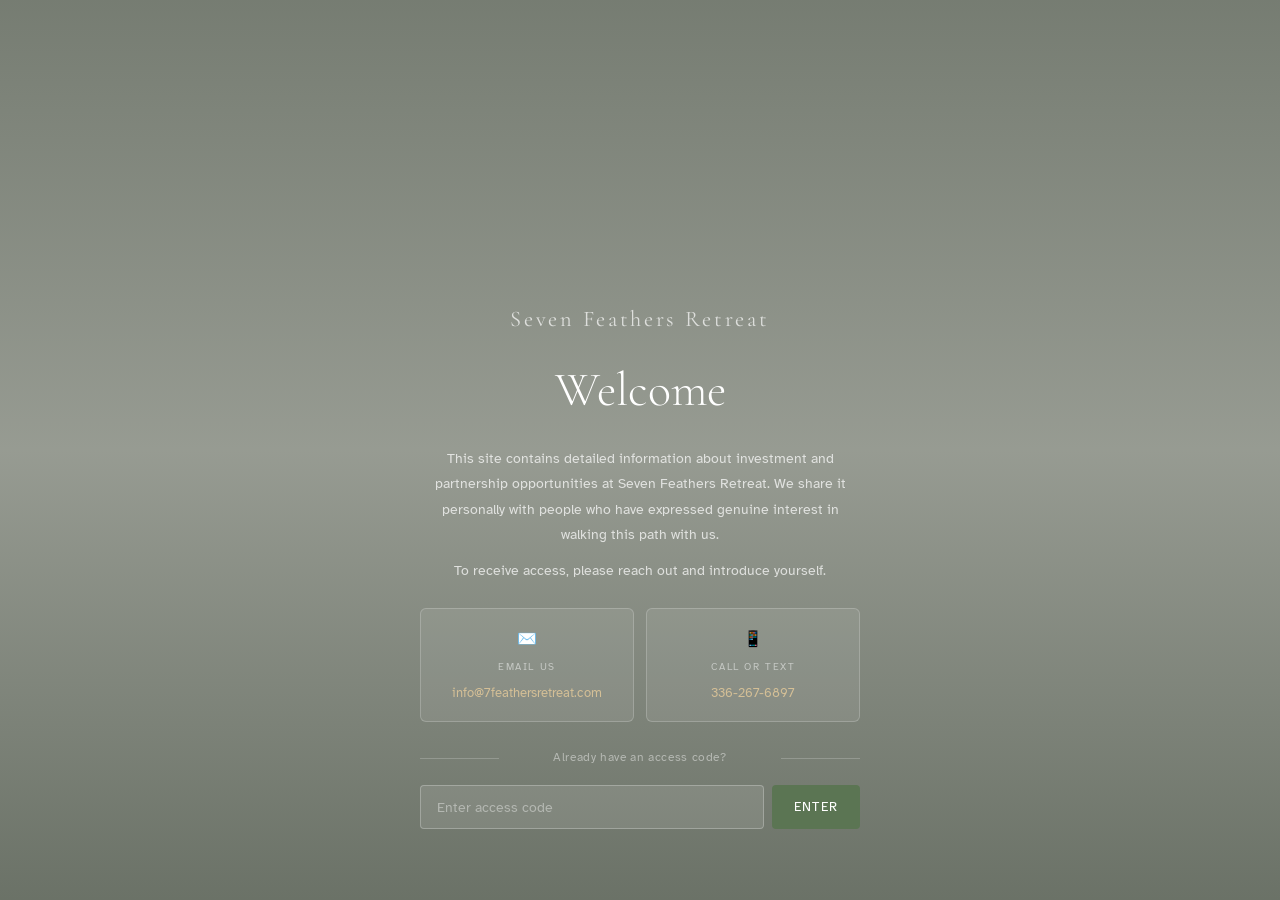
==== commit 10e82aa0: "Add files via upload" ====
--- a/index.html
+++ b/index.html
@@ -335,7 +335,7 @@
       <div class="flip-card" onclick="this.classList.toggle('flipped')"><div class="flip-inner"><div class="flip-front"><canvas class="fc-feather-lg" data-index="3"></canvas><div class="flip-front-text"><div class="flip-name">Kinship</div><div class="flip-tag">We are all related.</div></div></div><div class="flip-back"><canvas class="fc-feather-lg-back" data-index="3"></canvas><div class="flip-back-text"><div class="flip-back-name">Kinship</div><p>Seven Feathers exists within a living web of relationships. When you visit, you are supporting a community, not just a business.</p></div></div></div></div>
       <div class="flip-card" onclick="this.classList.toggle('flipped')"><div class="flip-inner"><div class="flip-front"><canvas class="fc-feather-lg" data-index="4"></canvas><div class="flip-front-text"><div class="flip-name">Belonging</div><div class="flip-tag">Everyone fits here.</div></div></div><div class="flip-back"><canvas class="fc-feather-lg-back" data-index="4"></canvas><div class="flip-back-text"><div class="flip-back-name">Belonging</div><p>You belong here with your dog, your grief, your curiosity, or your joy. Belonging is your birthright, and this door is open to you.</p></div></div></div></div>
       <div class="flip-card" onclick="this.classList.toggle('flipped')"><div class="flip-inner"><div class="flip-front"><canvas class="fc-feather-lg" data-index="5"></canvas><div class="flip-front-text"><div class="flip-name">Sovereignty</div><div class="flip-tag">Your body, your spirit, your path.</div></div></div><div class="flip-back"><canvas class="fc-feather-lg-back" data-index="5"></canvas><div class="flip-back-text"><div class="flip-back-name">Sovereignty</div><p>Your body, your spirit, your path. Trauma-informed care and consent are woven into everything at Seven Feathers. No one here will tell you what you need. You already know.</p></div></div></div></div>
-      <div class="flip-card flip-card-wide" onclick="this.classList.toggle('flipped')"><div class="flip-inner"><div class="flip-front"><canvas class="fc-feather-lg" data-index="6"></canvas><div class="flip-front-text"><div class="flip-name">Dignity</div><div class="flip-tag">Worth that can never be taken.</div></div></div><div class="flip-back"><canvas class="fc-feather-lg-back" data-index="6"></canvas><div class="flip-back-text"><div class="flip-back-name">Dignity</div><p>You are worthy, exactly as you are. Every person, every animal, every piece of this land deserves dignity. We price our offerings to be accessible to everyone.</p></div></div></div></div>
+      <div class="flip-card" onclick="this.classList.toggle('flipped')"><div class="flip-inner"><div class="flip-front"><canvas class="fc-feather-lg" data-index="6"></canvas><div class="flip-front-text"><div class="flip-name">Dignity</div><div class="flip-tag">Worth that can never be taken.</div></div></div><div class="flip-back"><canvas class="fc-feather-lg-back" data-index="6"></canvas><div class="flip-back-text"><div class="flip-back-name">Dignity</div><p>You are worthy, exactly as you are. Every person, every animal, every piece of this land deserves dignity. We price our offerings to be accessible to everyone.</p></div></div></div></div>
     </div>
   </div>
 </section>
--- a/styles.css
+++ b/styles.css
@@ -551,6 +551,7 @@
   border-radius: 6px;
   padding: 1.8rem 1.5rem;
   transition: box-shadow .2s;
+  text-align: center;
 }
 .concept-card:hover { box-shadow: 0 6px 28px rgba(91,117,83,.08); }
 .concept-icon { font-size: 1.6rem; margin-bottom: .8rem; }
@@ -885,35 +886,38 @@
    VALUES FLIP CARDS (spirit version)
    ═══════════════════════════════════════ */
 .flip-grid {
-  display: grid;
-  grid-template-columns: repeat(auto-fill, minmax(150px, 1fr));
-  gap: 1.25rem;
+  display: flex;
+  flex-wrap: wrap;
+  gap: .875rem;
   margin-top: 2rem;
+  justify-content: center;
 }
 .flip-card {
   height: 340px;
   perspective: 900px;
   cursor: pointer;
-}
-.flip-card-wide { grid-column: span 2; }
+  flex: 0 0 calc(25% - .66rem);
+}
 .flip-inner {
   width: 100%;
   height: 100%;
   position: relative;
   transition: transform .6s;
   transform-style: preserve-3d;
+  -webkit-transform-style: preserve-3d;
 }
 .flip-card.flipped .flip-inner { transform: rotateY(180deg); }
 .flip-front, .flip-back {
   position: absolute;
   inset: 0;
   backface-visibility: hidden;
+  -webkit-backface-visibility: hidden;
   border-radius: 6px;
   overflow: hidden;
   background: rgba(255,255,255,.04);
   border: 1px solid rgba(200,213,196,.18);
 }
-.flip-back { transform: rotateY(180deg); }
+.flip-back { transform: rotateY(180deg); -webkit-transform: rotateY(180deg); }
 
 /* Feather canvas fills the whole card */
 .flip-front canvas,
@@ -1214,7 +1218,6 @@
   .sanctuary-grid  { grid-template-columns: 1fr; }
   .partnership-cards { grid-template-columns: 1fr; }
   .partnership-card-accent { grid-column: 1; }
-  .flip-card-wide  { grid-column: span 1; }
 }
 
 /* ═══════════════════════════════════════
@@ -1258,9 +1261,7 @@
   .section-cta { padding: 3.5rem 1.25rem; }
 
   .concept-grid { grid-template-columns: 1fr; }
-  .flip-grid { grid-template-columns: repeat(2, 1fr); }
-  .flip-card { height: 280px; }
-  .flip-card-wide { grid-column: span 2; }
+  .flip-card { height: 280px; flex: 0 0 calc(50% - .44rem); }
   .gate-form { flex-direction: column; }
   .gate-btn { width: 100%; padding: .85rem; }
 
@@ -1281,8 +1282,7 @@
 }
 
 @media (max-width: 380px) {
-  .flip-grid { grid-template-columns: 1fr; }
-  .flip-card-wide { grid-column: span 1; }
+  .flip-card { flex: 0 0 100%; }
   .market-stats { grid-template-columns: 1fr; }
 }
 
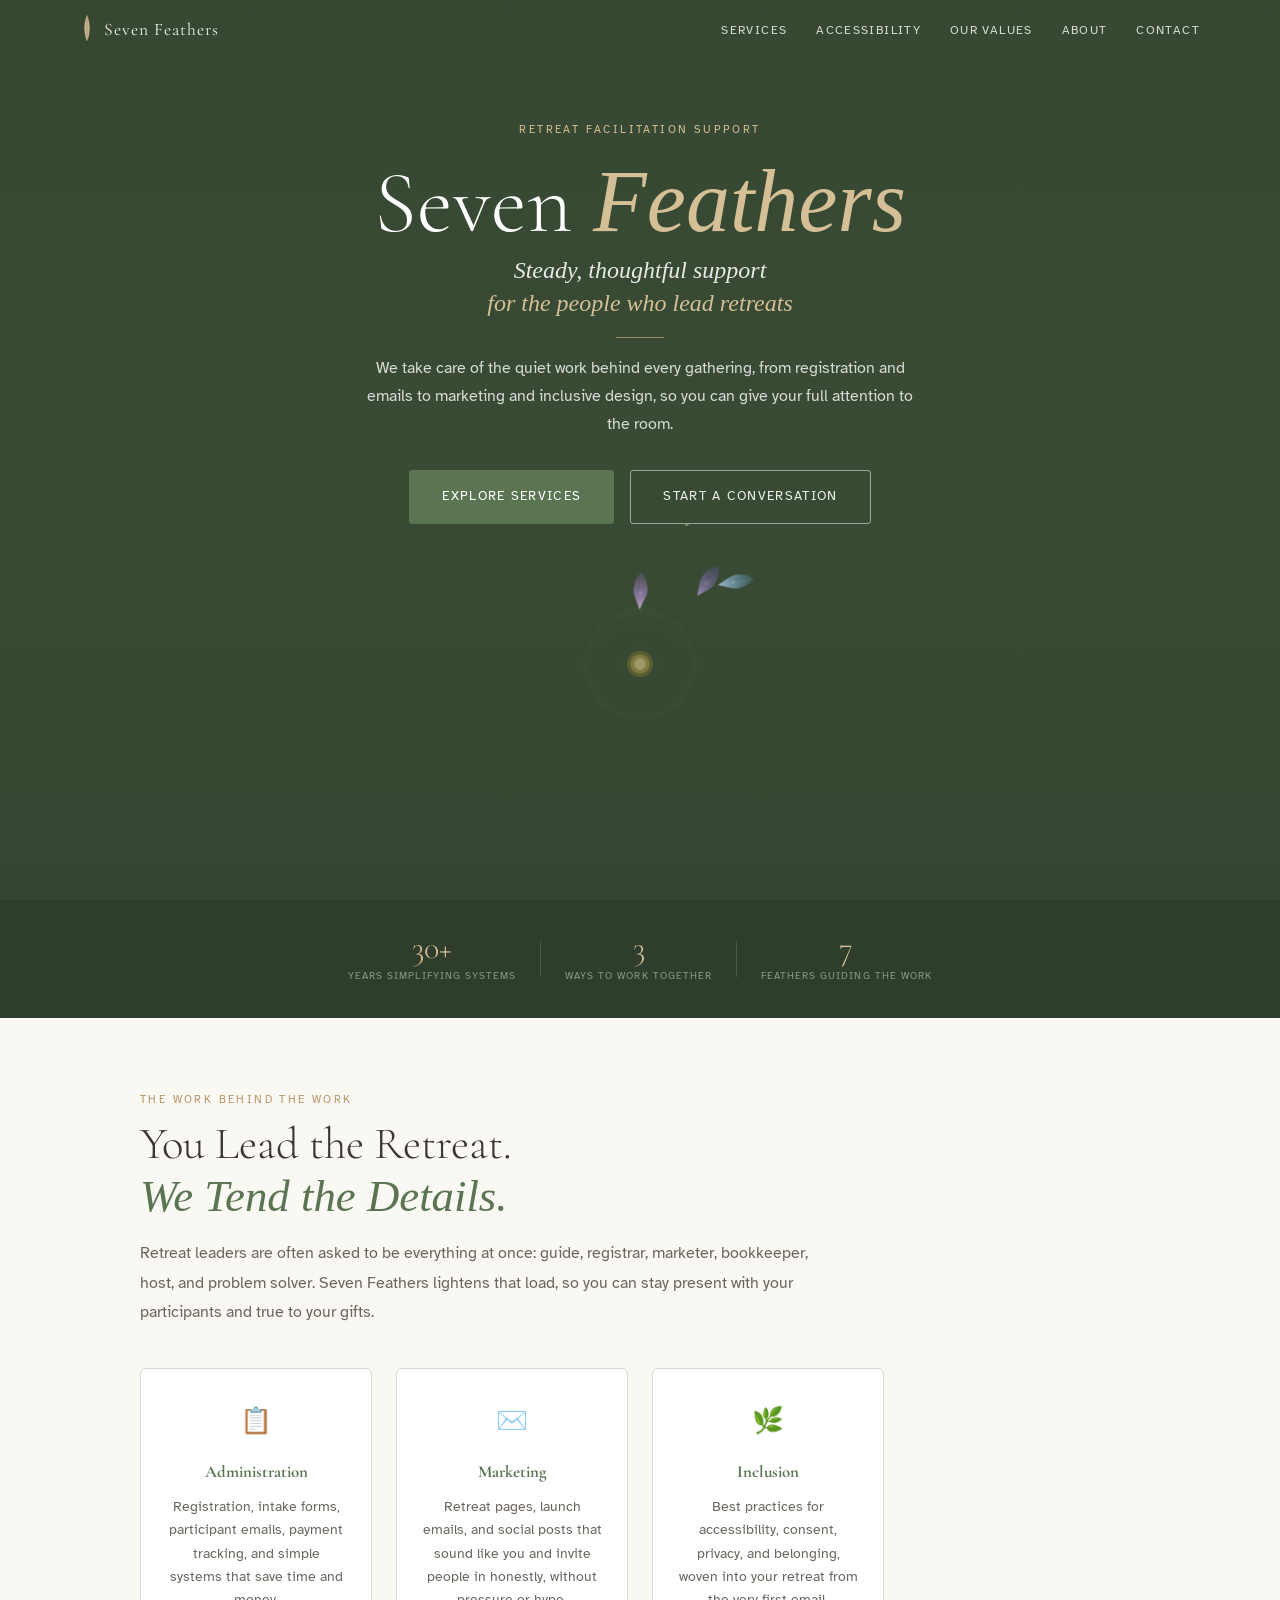
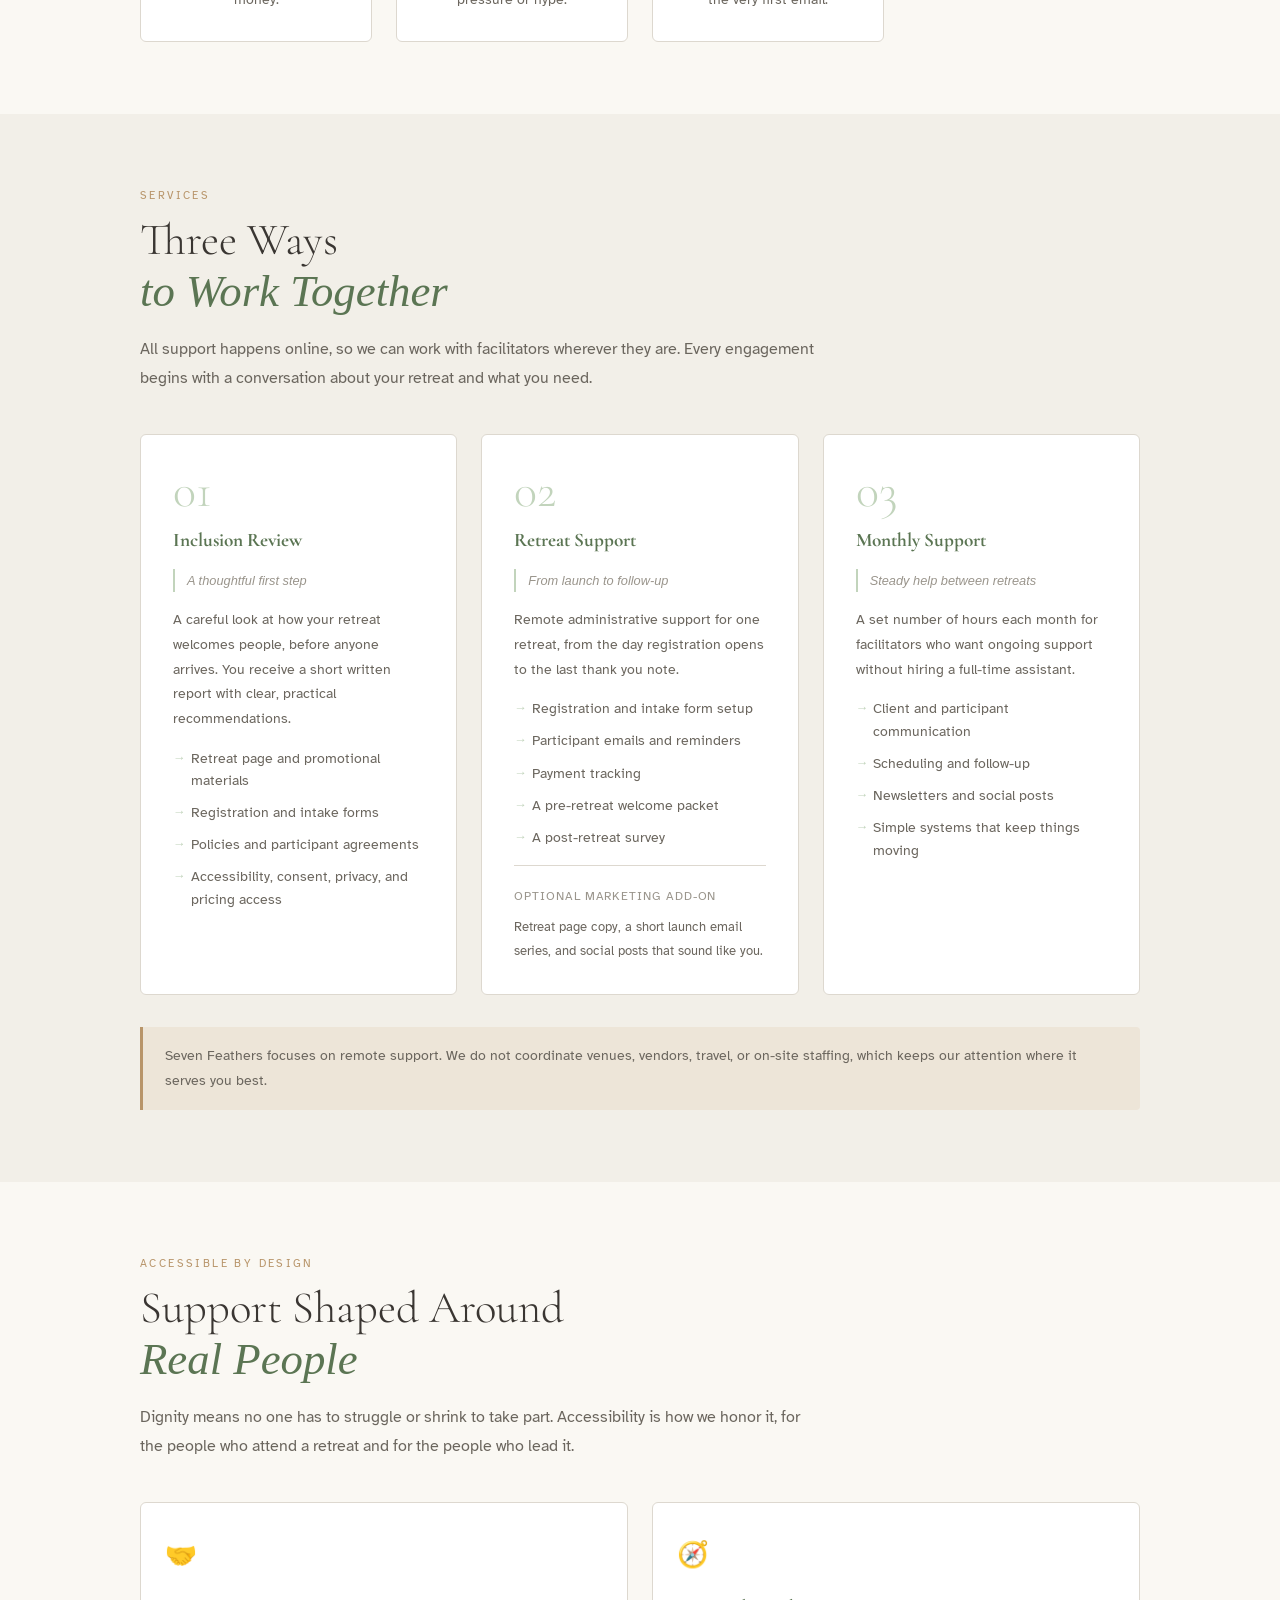
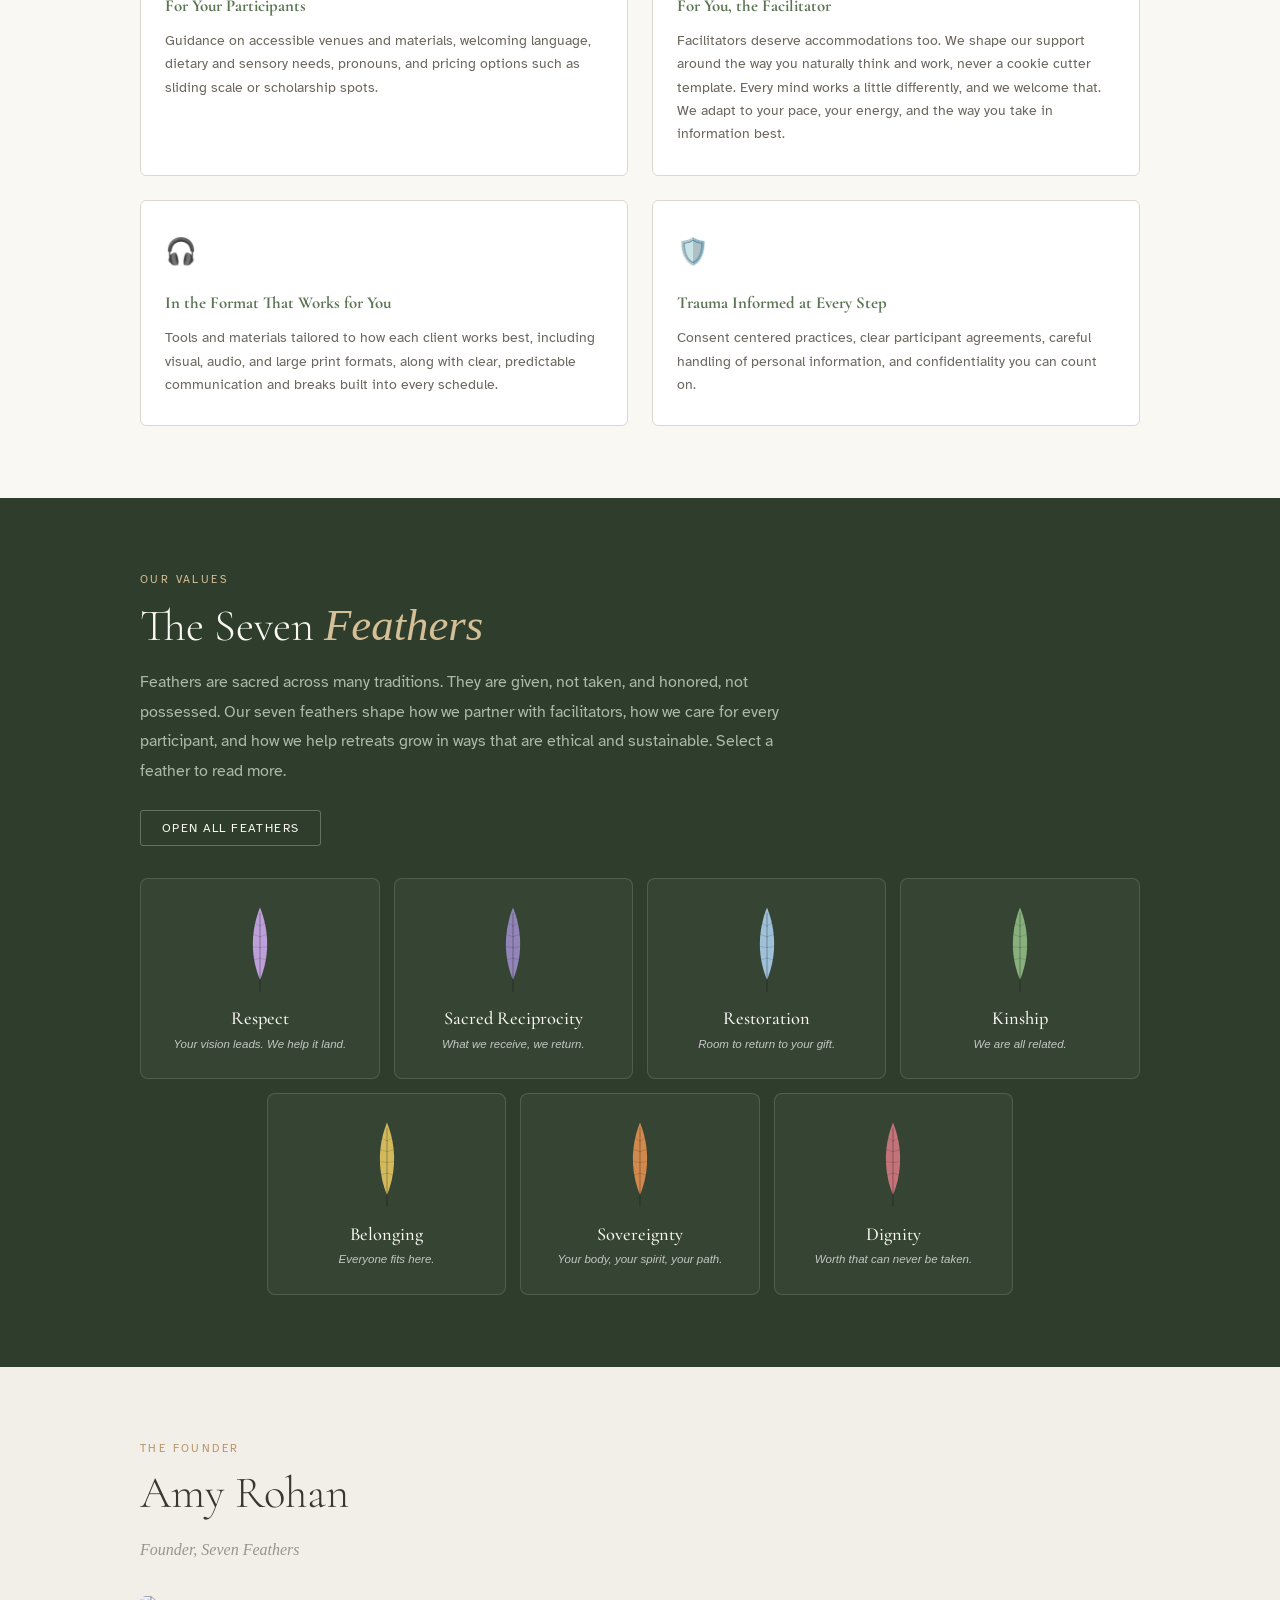
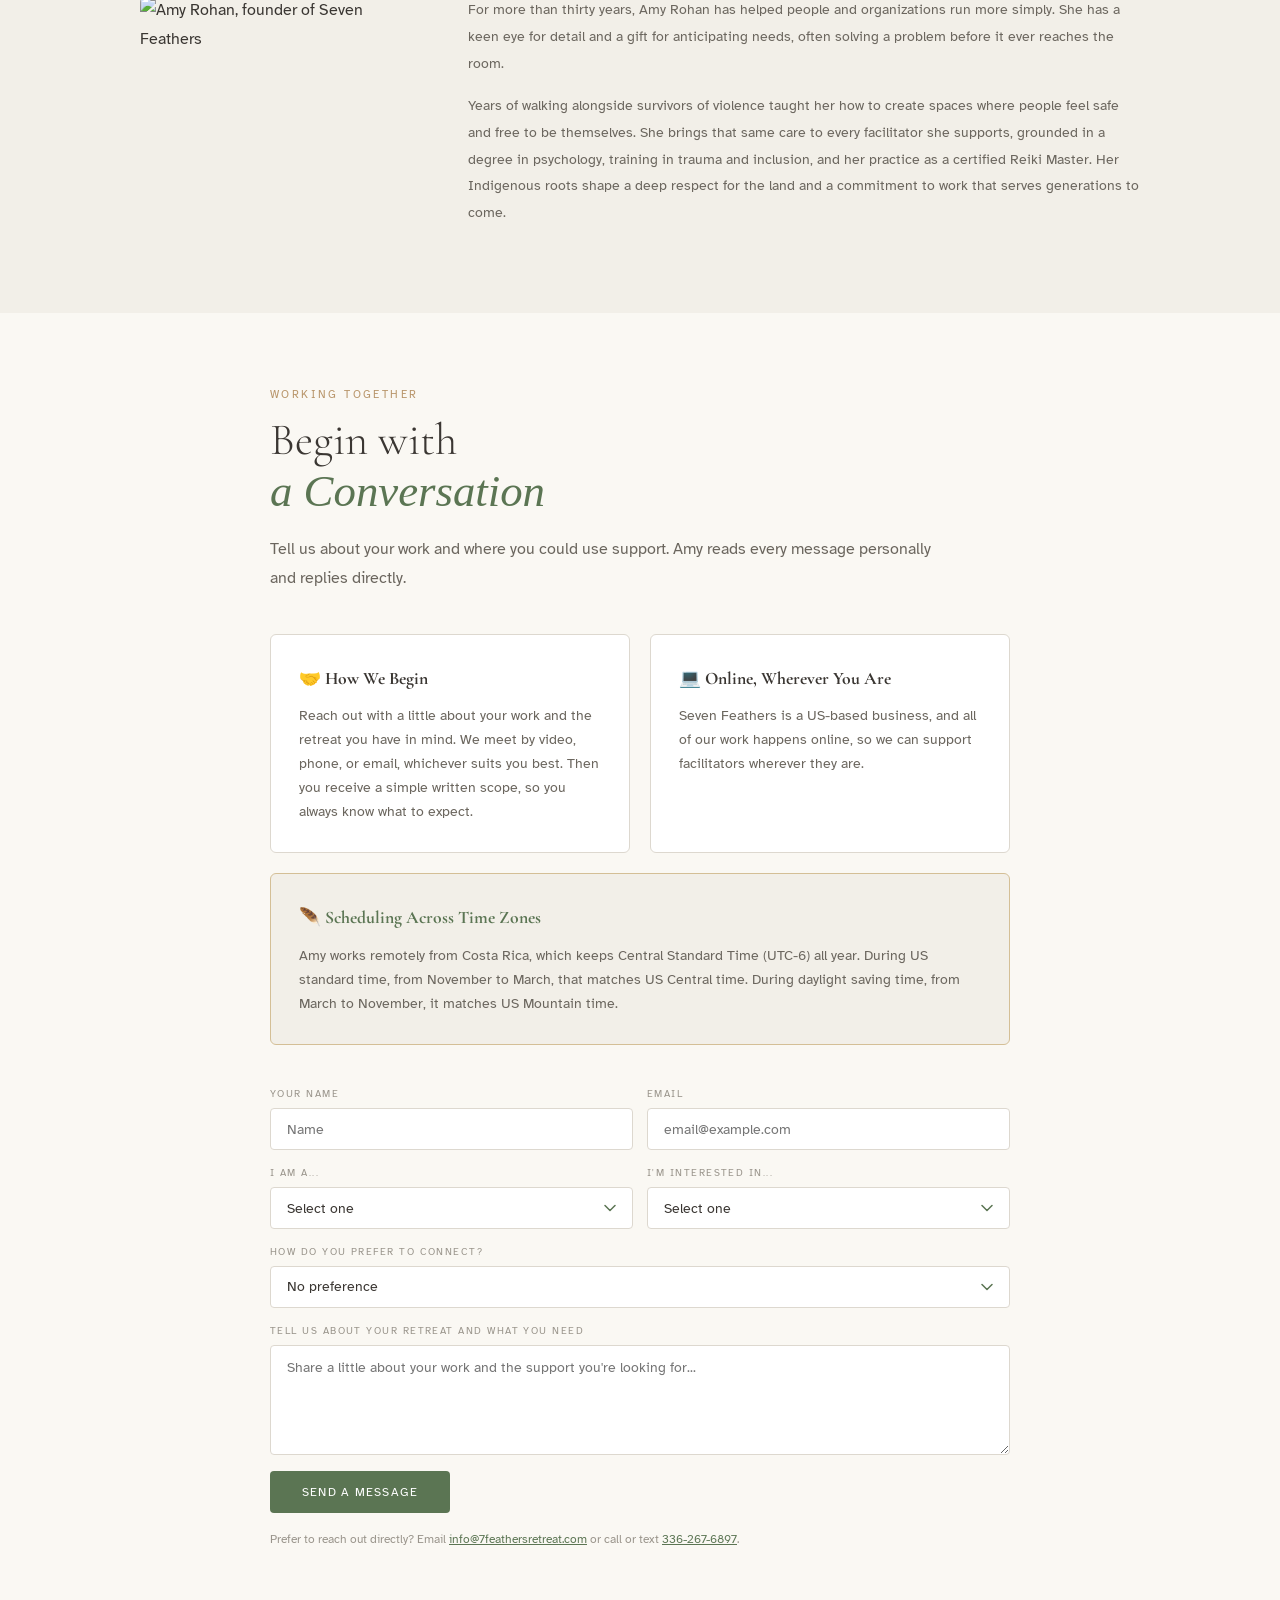
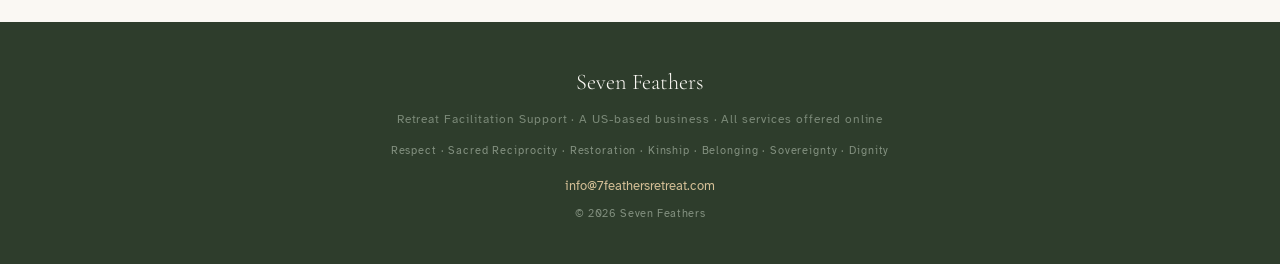
==== commit c4ba6c2a: "Add files via upload" ====
--- a/index.html
+++ b/index.html
@@ -3,423 +3,292 @@
 <head>
 <meta charset="UTF-8">
 <meta name="viewport" content="width=device-width,initial-scale=1.0">
-<meta name="description" content="Seven Feathers Retreat — A nature-based sanctuary in the Blue Ridge Mountains of North Carolina. Investment and partnership opportunities.">
-<title>Seven Feathers Retreat</title>
+<meta name="description" content="Seven Feathers offers retreat facilitation support, from administration and marketing to best practices for inclusion, so facilitators can stay present with the people they serve.">
+<title>Seven Feathers | Retreat Facilitation Support</title>
+<script>document.documentElement.classList.add('js');</script>
 <link href="https://fonts.googleapis.com/css2?family=Cormorant+Garamond:ital,wght@0,300;0,400;0,500;0,600;1,300;1,400;1,500&family=Atkinson+Hyperlegible:wght@400;700&display=swap" rel="stylesheet">
 <link rel="stylesheet" href="styles.css">
 </head>
 <body>
 
-<!-- ═══════════════════════════════════════
-     GATE
-     ═══════════════════════════════════════ -->
-<div id="gate">
-  <canvas id="gateCanvas"></canvas>
-  <div class="gate-inner">
-    <div class="gate-brand">Seven Feathers Retreat</div>
-    <h1 class="gate-title">Welcome</h1>
-    <p class="gate-text">This site contains detailed information about investment and partnership opportunities at Seven Feathers Retreat. We share it personally with people who have expressed genuine interest in walking this path with us.</p>
-    <p class="gate-text" style="font-size:.85rem;">To receive access, please reach out and introduce yourself.</p>
-    <div class="gate-contacts">
-      <a class="gate-contact" href="#" data-role="email-link" data-subject="Access Request">
-        <span>✉️</span>
-        <span class="gate-contact-label">Email Us</span>
-        <span class="gate-contact-value" data-role="email-text"></span>
-      </a>
-      <a class="gate-contact" href="tel:3362676897">
-        <span>📱</span>
-        <span class="gate-contact-label">Call or Text</span>
-        <span class="gate-contact-value">336-267-6897</span>
-      </a>
-    </div>
-    <div class="gate-divider">Already have an access code?</div>
-    <div class="gate-form">
-      <input type="password" class="gate-input" id="accessCode" placeholder="Enter access code" onkeydown="if(event.key==='Enter')unlock()" autocomplete="off">
-      <button class="gate-btn" onclick="unlock()">Enter</button>
-    </div>
-    <div class="gate-error" id="gateError">That code doesn't match. Please reach out for access.</div>
-  </div>
-</div>
+<a class="skip-link" href="#main">Skip to main content</a>
+
+<!-- Shared feather icon -->
+<svg width="0" height="0" style="position:absolute" aria-hidden="true"><symbol id="featherSym" viewBox="0 0 48 120"><path d="M24 6 C32 26 37 52 30 82 C28 90 26 96 24 100 C22 96 20 90 18 82 C11 52 16 26 24 6 Z" fill="var(--fc)" fill-opacity="0.92"/><path d="M24 13 L24 115" stroke="rgba(0,0,0,0.28)" stroke-width="1.4" stroke-linecap="round"/><g stroke="rgba(0,0,0,0.16)" stroke-width="1" stroke-linecap="round"><path d="M24 30 L17 26 M24 44 L15 41 M24 58 L15 57 M24 72 L16 74 M24 30 L31 26 M24 44 L33 41 M24 58 L33 57 M24 72 L32 74"/></g></symbol></svg>
 
 <!-- ═══════════════════════════════════════
      NAV
      ═══════════════════════════════════════ -->
-<nav id="siteNav" style="display:none;">
+<nav id="siteNav" aria-label="Main">
   <div class="nav-inner">
-    <a href="#" class="nav-brand" onclick="window.scrollTo({top:0,behavior:'smooth'});return false;">
-      <canvas id="navLogo" width="40" height="40" data-size="40"></canvas>
+    <a href="#top" class="nav-brand">
+      <svg class="nav-feather" style="--fc:var(--gold-light)" aria-hidden="true"><use href="#featherSym"/></svg>
       <span>Seven Feathers</span>
     </a>
-    <button class="nav-hamburger" onclick="toggleMobileNav()" aria-label="Menu">
+    <button class="nav-hamburger" id="navToggle" aria-label="Menu" aria-expanded="false" aria-controls="navLinks">
       <span></span><span></span><span></span>
     </button>
-    <div class="nav-links" id="navLinks"></div>
+    <div class="nav-links" id="navLinks">
+      <a href="#services" class="nav-link">Services</a>
+      <a href="#accessibility" class="nav-link">Accessibility</a>
+      <a href="#values" class="nav-link">Our Values</a>
+      <a href="#about" class="nav-link">About</a>
+      <a href="#contact" class="nav-link">Contact</a>
+    </div>
   </div>
 </nav>
 
-<!-- ═══════════════════════════════════════
-     MAIN PAGE  —  codes: groundwork7 / homecoming7
-     ═══════════════════════════════════════ -->
-<div id="page-main" class="content-page" style="display:none;">
+<main id="main" class="content-page">
 
 <!-- HERO -->
-<section class="hero">
+<section class="hero" id="top">
   <div class="hero-bg"></div>
   <div class="hero-content">
-    <div class="hero-badge">Ashe County · Blue Ridge Mountains · North Carolina</div>
+    <div class="hero-badge">Retreat Facilitation Support</div>
     <h1>Seven <em>Feathers</em></h1>
-    <p class="hero-tagline">A Design-Forward Nature Stay<br><em>A Retreat into Self</em></p>
+    <p class="hero-tagline">Steady, thoughtful support<br><em>for the people who lead retreats</em></p>
     <div class="hero-divider"></div>
-    <p class="hero-sub">A restorative nature retreat where organic design, immersive landscape, and wellness experiences come together into a place people travel for — not just stay at.</p>
-  </div>
-  <canvas id="heroCanvas" class="hero-canvas-anim"></canvas>
-</section>
-
-<!-- ═══════════════════════════════════════
-     1. THE ACCOMMODATION — Zome photos first
-     ═══════════════════════════════════════ -->
-<section id="b-concept" class="section section-alt">
-  <div class="section-inner">
-    <div class="eyebrow reveal">The Accommodation</div>
-    <h2 class="reveal">This Is What a<br><em>Zome Retreat Looks Like</em></h2>
-    <p class="section-lead reveal">Geometric structures rooted in sacred architecture, built with smart glass, bio-ceramic panels, and natural light designed to fill every corner. There is nothing else like this in the region.</p>
-    <div class="zome-photo-grid reveal">
-      <div class="zome-photo-item">
-        <img src="zome-interior-bedroom.jpg" alt="Zome retreat interior — geometric wood ceiling with smart glass window overlooking trees" loading="lazy">
-        <div class="gallery-caption">Zome retreat interior · smart glass privacy window · images courtesy of zomes.com</div>
-      </div>
-      <div class="zome-photo-item">
-        <img src="zome-interior-skylight.jpg" alt="Zome interior — star skylight and natural light" loading="lazy">
-        <div class="gallery-caption">Zome skylight geometry · natural light from above</div>
-      </div>
-    </div>
-    <div class="concept-grid" style="margin-top:2.5rem;">
-      <div class="concept-card reveal">
-        <div class="concept-icon">🏡</div>
-        <h3>Consistent STR Income</h3>
-        <p>Nightly bookings provide baseline occupancy and steady cash flow across three distinct accommodation units.</p>
-      </div>
-      <div class="concept-card reveal">
-        <div class="concept-icon">📅</div>
-        <h3>Higher-Yield Retreat Buyouts</h3>
-        <p>Full-site rentals for multi-day retreats command premium pricing, served to independent facilitators who need dedicated space.</p>
-      </div>
-      <div class="concept-card reveal">
-        <div class="concept-icon">✨</div>
-        <h3>Experience-Driven Differentiation</h3>
-        <p>Zome architecture, creek access, stargazing, and nature immersion create a guest experience that markets itself.</p>
-      </div>
-    </div>
-  </div>
-</section>
-
-<!-- ═══════════════════════════════════════
-     2. PROVEN & OPERATING — reviews + stats
-     ═══════════════════════════════════════ -->
-<section class="proof-bar">
+    <p class="hero-sub">We take care of the quiet work behind every gathering, from registration and emails to marketing and inclusive design, so you can give your full attention to the room.</p>
+    <div class="hero-ctas">
+      <a href="#services" class="btn btn-primary btn-lg">Explore Services</a>
+      <a href="#contact" class="btn btn-outline btn-lg">Start a Conversation</a>
+    </div>
+  </div>
+  <canvas id="heroCanvas" class="hero-canvas-anim" aria-hidden="true"></canvas>
+</section>
+
+<!-- PROOF BAR -->
+<section class="proof-bar" aria-label="At a glance">
   <div class="proof-inner">
-    <div class="proof-item"><span class="proof-number">4.96</span><span class="proof-label">Airbnb Rating</span></div>
+    <div class="proof-item"><span class="proof-number">30+</span><span class="proof-label">Years Simplifying Systems</span></div>
     <div class="proof-divider-v"></div>
-    <div class="proof-item"><span class="proof-number">232%</span><span class="proof-label">Revenue Growth in Year One</span></div>
+    <div class="proof-item"><span class="proof-number">3</span><span class="proof-label">Ways to Work Together</span></div>
     <div class="proof-divider-v"></div>
-    <div class="proof-item"><span class="proof-number">9.62</span><span class="proof-label">Acres in the Blue Ridge</span></div>
-    <div class="proof-divider-v"></div>
-    <div class="proof-item"><span class="proof-number">$200K</span><span class="proof-label">Investment Sought</span></div>
-  </div>
-</section>
-
-<section class="section reviews-section">
-  <div class="section-inner narrow">
-    <div class="reviews-header">
-      <div class="eyebrow">Proven &amp; Operating</div>
-      <div class="reviews-rating">
-        <span class="reviews-stars">★★★★★</span>
-        <span class="reviews-score">4.96 out of 5</span>
-        <span class="reviews-meta">Airbnb Guest Favorite · 100+ verified reviews</span>
-      </div>
-    </div>
-    <div class="reviews-grid">
-      <div class="review-card reveal"><p>"Beautiful cabin in such a peaceful setting. It was our second time back and we absolutely enjoyed it."</p><div class="review-attr"><span class="review-name">Tanya</span><span class="review-detail">Greer, SC · September 2025</span></div></div>
-      <div class="review-card reveal"><p>"What a gem! The only thing you hear while sitting on the deck is birdsong, a babbling brook and an occasional moo from the neighboring cows. Highly recommend!"</p><div class="review-attr"><span class="review-name">Jessica</span><span class="review-detail">Durham, NC · July 2025</span></div></div>
-      <div class="review-card reveal"><p>"When we got snowed in we received eggs from the onsite host Amy, who was amazing and very helpful. The views as well as location is a dream come true!"</p><div class="review-attr"><span class="review-name">Hanna &amp; Dustin</span><span class="review-detail">December 2025</span></div></div>
-      <div class="review-card reveal"><p>"The guest house was the perfect place to relax and recharge. I absolutely love this house and outdoor space. It's my dream."</p><div class="review-attr"><span class="review-name">Kathleen</span><span class="review-detail">May 2025</span></div></div>
-    </div>
-  </div>
-</section>
-
-<!-- ═══════════════════════════════════════
-     3. THE MODEL
-     ═══════════════════════════════════════ -->
-<section id="b-model" class="section section-alt">
-  <div class="section-inner">
-    <div class="eyebrow reveal">The Model</div>
-    <h2 class="reveal">Two Revenue Streams,<br><em>One Property</em></h2>
-    <div class="model-grid">
+    <div class="proof-item"><span class="proof-number">7</span><span class="proof-label">Feathers Guiding the Work</span></div>
+  </div>
+</section>
+
+<!-- ═══════════════════════════════════════
+     1. THE WORK BEHIND THE WORK
+     ═══════════════════════════════════════ -->
+<section id="approach" class="section">
+  <div class="section-inner">
+    <div class="eyebrow reveal">The Work Behind the Work</div>
+    <h2 class="reveal">You Lead the Retreat.<br><em>We Tend the Details.</em></h2>
+    <p class="section-lead reveal">Retreat leaders are often asked to be everything at once: guide, registrar, marketer, bookkeeper, host, and problem solver. Seven Feathers lightens that load, so you can stay present with your participants and true to your gifts.</p>
+    <div class="concept-grid">
+      <div class="concept-card reveal">
+        <div class="concept-icon" aria-hidden="true">📋</div>
+        <h3>Administration</h3>
+        <p>Registration, intake forms, participant emails, payment tracking, and simple systems that save time and money.</p>
+      </div>
+      <div class="concept-card reveal">
+        <div class="concept-icon" aria-hidden="true">✉️</div>
+        <h3>Marketing</h3>
+        <p>Retreat pages, launch emails, and social posts that sound like you and invite people in honestly, without pressure or hype.</p>
+      </div>
+      <div class="concept-card reveal">
+        <div class="concept-icon" aria-hidden="true">🌿</div>
+        <h3>Inclusion</h3>
+        <p>Best practices for accessibility, consent, privacy, and belonging, woven into your retreat from the very first email.</p>
+      </div>
+    </div>
+  </div>
+</section>
+
+<!-- ═══════════════════════════════════════
+     2. SERVICES
+     ═══════════════════════════════════════ -->
+<section id="services" class="section section-alt">
+  <div class="section-inner">
+    <div class="eyebrow reveal">Services</div>
+    <h2 class="reveal">Three Ways<br><em>to Work Together</em></h2>
+    <p class="section-lead reveal">All support happens online, so we can work with facilitators wherever they are. Every engagement begins with a conversation about your retreat and what you need.</p>
+    <div class="model-grid model-grid-three">
       <div class="model-card reveal">
         <div class="model-number">01</div>
-        <h3>Short-Term Rentals</h3>
-        <p>Nightly bookings across three unique accommodations (cottage plus two Zome structures), providing steady occupancy and reliable cash flow across all seasons. Listed across Airbnb, VRBO, Booking.com, and direct booking channels.</p>
-        <div class="model-stat"><span class="model-stat-num">$116K–$131K</span><span class="model-stat-label">Year 3 Accommodation Revenue</span></div>
+        <h3>Inclusion Review</h3>
+        <div class="model-example">A thoughtful first step</div>
+        <p>A careful look at how your retreat welcomes people, before anyone arrives. You receive a short written report with clear, practical recommendations.</p>
+        <ul class="property-list">
+          <li>Retreat page and promotional materials</li>
+          <li>Registration and intake forms</li>
+          <li>Policies and participant agreements</li>
+          <li>Accessibility, consent, privacy, and pricing access</li>
+        </ul>
       </div>
       <div class="model-card reveal">
         <div class="model-number">02</div>
-        <h3>Retreat Buyouts</h3>
-        <p>Full-site rentals for independent retreat facilitators running workshops, wellness retreats, and group experiences. Multi-day bookings at higher rates, scalable beyond any single person's calendar.</p>
-        <div class="model-example">Example: 3-night retreat buyout (6 to 10 guests) = $3,000 to $6,000 per booking</div>
-        <div class="model-stat"><span class="model-stat-num">$30K–$45K</span><span class="model-stat-label">Year 3 Venue Revenue</span></div>
-      </div>
-    </div>
-    <div class="model-total reveal">
-      <div class="model-total-inner">
-        <div>
-          <div class="model-total-label">Year 3 Total Projected Revenue</div>
-          <div class="model-total-num">$161K – $196K</div>
-        </div>
-        <div class="model-total-note">Built from real occupancy and rate data, updated quarterly as the business grows.</div>
-      </div>
-    </div>
-  </div>
-</section>
-
-<!-- ═══════════════════════════════════════
-     4. THE MARKET
-     ═══════════════════════════════════════ -->
-<section id="b-market" class="section section-dark">
-  <div class="section-inner">
-    <div class="eyebrow reveal" style="color:var(--gold);">Local Market Intelligence</div>
-    <h2 class="light reveal">The <em>Boone Market Advantage</em></h2>
-    <p class="section-lead light-sub reveal">AirDNA classifies Lansing, NC within the Boone market — one of the most recognized mountain destinations in the Southeast — and assigns it a Market Score of 89 out of 100. Seven Feathers benefits from that brand recognition while sitting in a less saturated, more secluded pocket of the region.</p>
-    <div class="market-stats reveal">
-      <div class="market-stat"><div class="market-stat-num">89</div><div class="market-stat-label">AirDNA Market Score, Boone / Lansing — strong demand, healthy occupancy, active traveler interest.</div></div>
-      <div class="market-stat"><div class="market-stat-num">$120</div><div class="market-stat-label">Current ADR at Little Horse Creek Farm, under-resourced and limited to one platform.</div></div>
-      <div class="market-stat"><div class="market-stat-num">$200+</div><div class="market-stat-label">ADR already achieved by upgraded unique stays and geodomes in this same region.</div></div>
-    </div>
-    <div class="comp-table-wrap reveal">
-      <table class="comp-table">
-        <thead>
-          <tr><th>Listing</th><th>Location</th><th>Type</th><th>Avg Daily Rate</th></tr>
-        </thead>
-        <tbody>
-          <tr><td colspan="4" class="comp-group-label">Little Horse Creek Farm · Current STR under Amy's management</td></tr>
-          <tr class="comp-row-current">
-            <td><a href="https://www.airbnb.com/rooms/51469020?guests=1&adults=1&s=67&unique_share_id=a14fcda9-ca59-444a-8f9f-01e6ad24c7fb" target="_blank" rel="noopener">The Guest House @ Little Horse Creek Farm</a><span class="comp-sub">Managed by Amy Rohan · ★ 4.96 (101 reviews)</span></td>
-            <td>Lansing, NC</td><td>Farm Stay</td><td class="comp-adr current-adr">$120</td>
-          </tr>
-          <tr><td colspan="4" class="comp-group-label">Comparable listings, same market</td></tr>
-          <tr><td>Gone to the Woods Queen Glamping Tent</td><td>Lansing area</td><td>Glamping</td><td class="comp-adr">$90</td></tr>
-          <tr><td>New River Retreat</td><td>Boone market</td><td>Cabin</td><td class="comp-adr">$99</td></tr>
-          <tr><td>Call of the Wild King Suite Glamping Tent</td><td>Boone market</td><td>Glamping</td><td class="comp-adr">$141</td></tr>
-          <tr><td>Into the Wild King Suite Glamping Tent</td><td>Boone market</td><td>Glamping</td><td class="comp-adr">$143</td></tr>
-          <tr><td colspan="4" class="comp-group-label">Aspirational model · upgraded unique stays, same region</td></tr>
-          <tr class="comp-row-aspire"><td>Orchard Cottage at Old Orchard Creek Farm</td><td>Lansing, NC</td><td>Unique Stay</td><td class="comp-adr">$185</td></tr>
-          <tr class="comp-row-aspire"><td>Caim / Dochas / Kokoro Geodomes · Glamping Wild</td><td>Creston, NC (Ashe Co.)</td><td>Geodome</td><td class="comp-adr">$199–$217</td></tr>
-          <tr class="comp-row-aspire"><td>Blue Ridge GeoDome + Hot Tub</td><td>Lansing, NC</td><td>Geodome</td><td class="comp-adr">$213</td></tr>
-          <tr class="comp-row-aspire"><td>Scandi Cabin: Sauna, Hot Tub, EV · 105 acres</td><td>Lansing, NC</td><td>Unique Stay</td><td class="comp-adr">$305</td></tr>
-        </tbody>
-      </table>
-    </div>
-    <p class="comp-note reveal">Source: AirDNA Rentalizer, Boone / Lansing market, April 2026. Glamping Wild confirmed in Creston, Ashe County, NC — same regional market. Exact addresses withheld per Airbnb platform policy.</p>
-    <div class="opp-pullquote reveal">The $120 ADR is what this property earns while under-furnished and on a single platform. The market has already demonstrated that upgraded unique stays in this same region command $200 or more per night. That gap is the investment opportunity.</div>
-  </div>
-</section>
-
-<!-- ═══════════════════════════════════════
-     5. PROPERTY PLAN
-     ═══════════════════════════════════════ -->
-<section class="section">
-  <div class="section-inner">
-    <div class="eyebrow reveal">The Property Plan</div>
-    <h2 class="reveal">Current Assets &amp;<br><em>Phased Expansion</em></h2>
-    <div class="property-grid">
-      <div class="property-col reveal">
-        <div class="property-label">Currently Operating</div>
+        <h3>Retreat Support</h3>
+        <div class="model-example">From launch to follow-up</div>
+        <p>Remote administrative support for one retreat, from the day registration opens to the last thank you note.</p>
         <ul class="property-list">
-          <li><a href="https://www.airbnb.com/rooms/51469020?guests=1&adults=1&s=67&unique_share_id=a14fcda9-ca59-444a-8f9f-01e6ad24c7fb" target="_blank" rel="noopener">The Guest House at Little Horse Creek Farm</a> — 4.96 stars, 101+ reviews</li>
-          <li>Nearly ten acres with creek, trails, boulders, and mature trees</li>
-          <li>700 sq ft building with water and electricity, ready for bathhouse conversion</li>
-          <li>Prepared sites with full utility hookups for two Zome structures</li>
-          <li>Owner lives on the property, providing personal hospitality and hands-on management</li>
+          <li>Registration and intake form setup</li>
+          <li>Participant emails and reminders</li>
+          <li>Payment tracking</li>
+          <li>A pre-retreat welcome packet</li>
+          <li>A post-retreat survey</li>
         </ul>
-      </div>
-      <div class="property-col reveal">
-        <div class="property-label">Phased Expansion</div>
+        <div class="model-stat"><span class="model-stat-label">Optional marketing add-on</span><p class="model-addon">Retreat page copy, a short launch email series, and social posts that sound like you.</p></div>
+      </div>
+      <div class="model-card reveal">
+        <div class="model-number">03</div>
+        <h3>Monthly Support</h3>
+        <div class="model-example">Steady help between retreats</div>
+        <p>A set number of hours each month for facilitators who want ongoing support without hiring a full-time assistant.</p>
         <ul class="property-list">
-          <li>Two Zome structures (bio-ceramic, fireproof, assembled in 5 to 10 days)</li>
-          <li>Shared bathhouse and communal kitchen (existing building conversion)</li>
-          <li>Outdoor gathering areas, meditation space, marked trails</li>
-          <li>Medicinal herb garden, pond restoration, professional photography</li>
-          <li>Direct booking website, multi-platform listing, dynamic pricing</li>
+          <li>Client and participant communication</li>
+          <li>Scheduling and follow-up</li>
+          <li>Newsletters and social posts</li>
+          <li>Simple systems that keep things moving</li>
         </ul>
       </div>
     </div>
-    <div class="property-note reveal"><p>Each phase generates revenue before the next requires significant capital. There is no single moment of high risk. The business builds on itself, stage by stage.</p></div>
-  </div>
-</section>
-
-<!-- ═══════════════════════════════════════
-     6. CAPITAL
-     ═══════════════════════════════════════ -->
-<section class="section section-alt">
-  <div class="section-inner narrow">
-    <div class="eyebrow reveal">The Ask</div>
-    <h2 class="reveal">$200,000 in Capital<br><em>Deployed in Four Phases</em></h2>
-    <p class="section-lead reveal">Capital deployed into proven revenue-generating assets, not speculative development.</p>
-    <div class="capital-table reveal">
-      <div class="capital-row"><span class="capital-name">Phase 1 — Optimize + Prep<span class="capital-detail">Listing optimization, Zome deposits, cottage refresh, landscaping</span></span><span class="capital-amount">$12,000</span></div>
-      <div class="capital-row"><span class="capital-name">Phase 2 — Bathhouse + Decks<span class="capital-detail">Convert existing building, build Zome deck platforms</span></span><span class="capital-amount">$17,000</span></div>
-      <div class="capital-row"><span class="capital-name">Phase 3 — Zomes + Wellness<span class="capital-detail">Two ZomeStudio units, hot tub, sauna — the revenue unlock</span></span><span class="capital-amount">$73,000</span></div>
-      <div class="capital-row"><span class="capital-name">Phase 4 — Land + Farm Experiences<span class="capital-detail">Trails, herb garden, creek seating, venue launch</span></span><span class="capital-amount">$8,000</span></div>
-      <div class="capital-row"><span class="capital-name">Furnishing &amp; Interior Design</span><span class="capital-amount">$7,000</span></div>
-      <div class="capital-row"><span class="capital-name">Property Operations — Year 1<span class="capital-detail">Full-time on-site management, guest experience, and property oversight</span></span><span class="capital-amount">$36,000</span></div>
-      <div class="capital-row"><span class="capital-name">Operating Reserve</span><span class="capital-amount">$35,000</span></div>
-      <div class="capital-row"><span class="capital-name">Contingency</span><span class="capital-amount">$12,000</span></div>
-      <div class="capital-row capital-total"><span class="capital-name">Total Investment Sought</span><span class="capital-amount">$200,000</span></div>
-    </div>
-  </div>
-</section>
-
-<!-- ═══════════════════════════════════════
-     7. THE FOUNDER
-     ═══════════════════════════════════════ -->
-<section id="b-founder" class="section">
+    <div class="property-note reveal"><p>Seven Feathers focuses on remote support. We do not coordinate venues, vendors, travel, or on-site staffing, which keeps our attention where it serves you best.</p></div>
+  </div>
+</section>
+
+<!-- ═══════════════════════════════════════
+     3. ACCESSIBLE BY DESIGN
+     ═══════════════════════════════════════ -->
+<section id="accessibility" class="section">
+  <div class="section-inner">
+    <div class="eyebrow reveal">Accessible by Design</div>
+    <h2 class="reveal">Support Shaped Around<br><em>Real People</em></h2>
+    <p class="section-lead reveal">Dignity means no one has to struggle or shrink to take part. Accessibility is how we honor it, for the people who attend a retreat and for the people who lead it.</p>
+    <div class="concept-grid concept-grid-two">
+      <div class="concept-card reveal">
+        <div class="concept-icon" aria-hidden="true">🤝</div>
+        <h3>For Your Participants</h3>
+        <p>Guidance on accessible venues and materials, welcoming language, dietary and sensory needs, pronouns, and pricing options such as sliding scale or scholarship spots.</p>
+      </div>
+      <div class="concept-card reveal">
+        <div class="concept-icon" aria-hidden="true">🧭</div>
+        <h3>For You, the Facilitator</h3>
+        <p>Facilitators deserve accommodations too. We shape our support around the way you naturally think and work, never a cookie cutter template. Every mind works a little differently, and we welcome that. We adapt to your pace, your energy, and the way you take in information best.</p>
+      </div>
+      <div class="concept-card reveal">
+        <div class="concept-icon" aria-hidden="true">🎧</div>
+        <h3>In the Format That Works for You</h3>
+        <p>Tools and materials tailored to how each client works best, including visual, audio, and large print formats, along with clear, predictable communication and breaks built into every schedule.</p>
+      </div>
+      <div class="concept-card reveal">
+        <div class="concept-icon" aria-hidden="true">🛡️</div>
+        <h3>Trauma Informed at Every Step</h3>
+        <p>Consent centered practices, clear participant agreements, careful handling of personal information, and confidentiality you can count on.</p>
+      </div>
+    </div>
+  </div>
+</section>
+
+<!-- ═══════════════════════════════════════
+     4. THE SEVEN FEATHERS
+     ═══════════════════════════════════════ -->
+<section id="values" class="section section-dark">
+  <div class="section-inner">
+    <div class="eyebrow reveal" style="color:var(--gold-light);">Our Values</div>
+    <h2 class="light reveal">The Seven <em>Feathers</em></h2>
+    <p class="section-lead light-sub reveal">Feathers are sacred across many traditions. They are given, not taken, and honored, not possessed. Our seven feathers shape how we partner with facilitators, how we care for every participant, and how we help retreats grow in ways that are ethical and sustainable. Select a feather to read more.</p>
+    <div class="values-controls reveal">
+      <button type="button" class="values-all" id="featherAll" aria-pressed="false">Open all feathers</button>
+    </div>
+    <div class="feather-grid">
+      <div class="feather-card">
+        <button type="button" class="feather-toggle" aria-expanded="false" aria-controls="fd1"><svg class="feather-ico" style="--fc:#C9A8E8" aria-hidden="true"><use href="#featherSym"/></svg><span class="feather-name">Respect</span><span class="feather-tag">Your vision leads. We help it land.</span></button>
+        <div class="feather-desc" id="fd1"><div><p>We come alongside your work, never over it. Whether you guide yoga, grief circles, breathwork, creative writing, or leadership intensives, we honor your methods and the way you hold space.</p><p class="feather-practice"><strong>In practice:</strong> we learn your voice before we write a word for you, and we never reshape your offering into something it is not.</p></div></div>
+      </div>
+      <div class="feather-card">
+        <button type="button" class="feather-toggle" aria-expanded="false" aria-controls="fd2"><svg class="feather-ico" style="--fc:#9B8DC4" aria-hidden="true"><use href="#featherSym"/></svg><span class="feather-name">Sacred Reciprocity</span><span class="feather-tag">What we receive, we return.</span></button>
+        <div class="feather-desc" id="fd2"><div><p>Good support is a relationship, not a transaction. We aim for agreements where everyone gives and receives in balance: you, your participants, venues, vendors, and the communities that host you.</p><p class="feather-practice"><strong>In practice:</strong> clear, fair pricing, honest scopes of work, and a preference for local businesses and practitioners wherever we can.</p></div></div>
+      </div>
+      <div class="feather-card">
+        <button type="button" class="feather-toggle" aria-expanded="false" aria-controls="fd3"><svg class="feather-ico" style="--fc:#A8CBE8" aria-hidden="true"><use href="#featherSym"/></svg><span class="feather-name">Restoration</span><span class="feather-tag">Room to return to your gift.</span></button>
+        <div class="feather-desc" id="fd3"><div><p>Facilitators often lose the joy of their work under emails, spreadsheets, and logistics. When we carry the details, you get your energy back for the part only you can do.</p><p class="feather-practice"><strong>In practice:</strong> we take on the tasks that drain you and build simple systems so they stop piling up. We also help you plan retreats with real rest built in, for participants and for you.</p></div></div>
+      </div>
+      <div class="feather-card">
+        <button type="button" class="feather-toggle" aria-expanded="false" aria-controls="fd4"><svg class="feather-ico" style="--fc:#8FBA84" aria-hidden="true"><use href="#featherSym"/></svg><span class="feather-name">Kinship</span><span class="feather-tag">We are all related.</span></button>
+        <div class="feather-desc" id="fd4"><div><p>Every retreat lives within a web of relationships: facilitators, participants, venues, cooks, cleaners, local practitioners, and the land itself. We tend those connections with care.</p><p class="feather-practice"><strong>In practice:</strong> warm, timely communication with everyone involved, and thoughtful introductions when we know someone who could serve your work.</p></div></div>
+      </div>
+      <div class="feather-card">
+        <button type="button" class="feather-toggle" aria-expanded="false" aria-controls="fd5"><svg class="feather-ico" style="--fc:#E0C460" aria-hidden="true"><use href="#featherSym"/></svg><span class="feather-name">Belonging</span><span class="feather-tag">Everyone fits here.</span></button>
+        <div class="feather-desc" id="fd5"><div><p>Inclusion belongs in the design of a retreat from the very beginning. We help you shape gatherings where people of different bodies, backgrounds, identities, abilities, and budgets can arrive fully.</p><p class="feather-practice"><strong>In practice:</strong> guidance on accessible venues and materials, welcoming language, dietary and sensory needs, pronouns, and pricing options such as sliding scale or scholarship spots.</p></div></div>
+      </div>
+      <div class="feather-card">
+        <button type="button" class="feather-toggle" aria-expanded="false" aria-controls="fd6"><svg class="feather-ico" style="--fc:#E09050" aria-hidden="true"><use href="#featherSym"/></svg><span class="feather-name">Sovereignty</span><span class="feather-tag">Your body, your spirit, your path.</span></button>
+        <div class="feather-desc" id="fd6"><div><p>Years spent walking alongside survivors of violence taught us that healing only takes root when a person's boundaries and choices are honored. We bring that understanding to every retreat we support.</p><p class="feather-practice"><strong>In practice:</strong> consent centered, trauma informed practices, clear participant agreements, careful handling of personal information, and confidentiality you can count on. You also keep full ownership of your business, your content, and your client relationships.</p></div></div>
+      </div>
+      <div class="feather-card">
+        <button type="button" class="feather-toggle" aria-expanded="false" aria-controls="fd7"><svg class="feather-ico" style="--fc:#D07880" aria-hidden="true"><use href="#featherSym"/></svg><span class="feather-name">Dignity</span><span class="feather-tag">Worth that can never be taken.</span></button>
+        <div class="feather-desc" id="fd7"><div><p>Dignity means no one has to struggle or shrink to take part. Accessibility is how we honor it, for the people who attend a retreat and for the people who lead it.</p><p>Facilitators deserve accommodations too. We shape our support around the way you naturally think and work, never a cookie cutter template. Every mind works a little differently, and we welcome that. We adapt to your pace, your energy, and the way you take in information best.</p><p class="feather-practice"><strong>In practice:</strong> tools and materials tailored to how each client works best, including visual, audio, and large print formats, along with clear, predictable communication and breaks built into every schedule.</p></div></div>
+      </div>
+    </div>
+  </div>
+</section>
+
+<!-- ═══════════════════════════════════════
+     5. THE FOUNDER
+     ═══════════════════════════════════════ -->
+<section id="about" class="section section-alt">
   <div class="section-inner">
     <div class="eyebrow reveal">The Founder</div>
     <h2 class="reveal">Amy Rohan</h2>
-    <p class="founder-role reveal">Founder &amp; On-Site Operator, Seven Feathers</p>
+    <p class="founder-role reveal">Founder, Seven Feathers</p>
     <div class="founder-grid">
       <div class="founder-photo reveal">
-        <img src="amy-rohan.png" alt="Amy Rohan, Founder of Seven Feathers Retreat">
+        <img src="amy-rohan.png" alt="Amy Rohan, founder of Seven Feathers">
       </div>
       <div class="founder-right">
         <div class="founder-bio reveal">
-          <p>Amy Rohan is a systems-driven operator with 30 years of experience turning complex environments into high-functioning, human-centered experiences. Her background spans legal operations, nonprofit leadership, and executive support — roles where trust, discretion, and execution under pressure are non-negotiable.</p>
-          <p>In her first year managing Little Horse Creek Farm, Amy increased short-term rental revenue by 232% without additional capital or full platform access. This performance led the property owner to expand her role across three additional properties, including two glamping sites with shared amenities — the same high-margin, nature-immersed model Seven Feathers is designed to scale.</p>
-          <p>With a degree in psychology and certification as a Usui Reiki Master, Amy brings the operational depth of a seasoned executive and the grounded presence of a practitioner. These are not parallel careers — they are the same skill set. Seven Feathers is built on that intersection.</p>
+          <p>For more than thirty years, Amy Rohan has helped people and organizations run more simply. She has a keen eye for detail and a gift for anticipating needs, often solving a problem before it ever reaches the room.</p>
+          <p>Years of walking alongside survivors of violence taught her how to create spaces where people feel safe and free to be themselves. She brings that same care to every facilitator she supports, grounded in a degree in psychology, training in trauma and inclusion, and her practice as a certified Reiki Master. Her Indigenous roots shape a deep respect for the land and a commitment to work that serves generations to come.</p>
         </div>
-        <div class="founder-highlights reveal">
-          <div class="highlight"><div class="highlight-label">Operations</div><p>30+ years managing budgets, cross-sector teams, and complex logistics in legal, nonprofit, and community environments.</p></div>
-          <div class="highlight"><div class="highlight-label">Track Record</div><p>232% revenue increase in first year of STR management, with limited resources and platform restrictions.</p></div>
-          <div class="highlight"><div class="highlight-label">Resident Operator</div><p>Full-time resident operator, eliminating management fees (typically 15 to 25% of gross revenue) and ensuring the personal touch behind the 4.96-star rating.</p></div>
-        </div>
-      </div>
-    </div>
-  </div>
-</section>
-
-<!-- ═══════════════════════════════════════
-     8. RETREAT VISION TAB
-     ═══════════════════════════════════════ -->
-<section id="s-sanctuary" class="section section-alt">
-  <div class="section-inner">
-    <div class="eyebrow reveal">Retreat Vision</div>
-    <h2 class="reveal">The Structures That<br><em>Hold the Space</em></h2>
-    <p class="section-lead reveal">The guest dwellings at Seven Feathers are Zomes — geometric structures rooted in the zonohedron, one of the oldest forms in sacred geometry. There is something about round spaces that changes how people feel the moment they step inside.</p>
-    <div class="concept-grid" style="margin-top:1rem;">
-      <div class="concept-card reveal"><div class="concept-icon">◇</div><h3>Sacred Geometry</h3><p>Built on the zonohedron, a form found in nature's own architecture. Round spaces have been used for ceremony, gathering, and rest across cultures for millennia.</p></div>
-      <div class="concept-card reveal"><div class="concept-icon">🌱</div><h3>Chemical-Free &amp; Non-Toxic</h3><p>Bio-ceramic MgO panels create a safe, non-toxic sanctuary. No off-gassing, no volatile compounds, just a clean space for rest and renewal.</p></div>
-      <div class="concept-card reveal"><div class="concept-icon">🌍</div><h3>Eco-Friendly Construction</h3><p>Renewable materials, nearly zero waste during production, no heavy machinery required. Built in 5 to 10 days on a non-permanent foundation.</p></div>
-      <div class="concept-card reveal"><div class="concept-icon">🛡️</div><h3>Built to Endure</h3><p>Fireproof to 2,200°F, waterproof, mold-proof, pest-proof, and rated for 140 MPH winds. These structures protect what matters, quietly and for the long term.</p></div>
-    </div>
-  </div>
-</section>
-
-<section id="s-healing" class="section section-dark">
-  <div class="section-inner">
-    <div class="eyebrow reveal" style="color:var(--gold);">Our Values</div>
-    <h2 class="light reveal">The Seven <em>Feathers</em></h2>
-    <p class="section-lead light-sub reveal">These principles shape every decision we make, from how we welcome guests to how we tend this land. Tap a feather to learn more.</p>
-    <div class="flip-grid">
-      <div class="flip-card" onclick="this.classList.toggle('flipped')"><div class="flip-inner"><div class="flip-front"><canvas class="fc-feather-lg" data-index="0"></canvas><div class="flip-front-text"><div class="flip-name">Respect</div><div class="flip-tag">Every path is honored here.</div></div></div><div class="flip-back"><canvas class="fc-feather-lg-back" data-index="0"></canvas><div class="flip-back-text"><div class="flip-back-name">Respect</div><p>Whether you arrive as a spiritual seeker, someone needing rest, or someone carrying something you have not yet named, you will be met with the same respect.</p></div></div></div></div>
-      <div class="flip-card" onclick="this.classList.toggle('flipped')"><div class="flip-inner"><div class="flip-front"><canvas class="fc-feather-lg" data-index="1"></canvas><div class="flip-front-text"><div class="flip-name">Sacred Reciprocity</div><div class="flip-tag">What we receive, we return.</div></div></div><div class="flip-back"><canvas class="fc-feather-lg-back" data-index="1"></canvas><div class="flip-back-text"><div class="flip-back-name">Reciprocity</div><p>We enter into relationships with guests, partners, and the land with mutual care. We support local businesses, build fair partnerships, and tend what gives to us.</p></div></div></div></div>
-      <div class="flip-card" onclick="this.classList.toggle('flipped')"><div class="flip-inner"><div class="flip-front"><canvas class="fc-feather-lg" data-index="2"></canvas><div class="flip-front-text"><div class="flip-name">Restoration</div><div class="flip-tag">Return to your natural state.</div></div></div><div class="flip-back"><canvas class="fc-feather-lg-back" data-index="2"></canvas><div class="flip-back-text"><div class="flip-back-name">Restoration</div><p>Like the land after rain, we are always capable of becoming ourselves again. Seven Feathers creates the conditions for that return.</p></div></div></div></div>
-      <div class="flip-card" onclick="this.classList.toggle('flipped')"><div class="flip-inner"><div class="flip-front"><canvas class="fc-feather-lg" data-index="3"></canvas><div class="flip-front-text"><div class="flip-name">Kinship</div><div class="flip-tag">We are all related.</div></div></div><div class="flip-back"><canvas class="fc-feather-lg-back" data-index="3"></canvas><div class="flip-back-text"><div class="flip-back-name">Kinship</div><p>Seven Feathers exists within a living web of relationships. When you visit, you are supporting a community, not just a business.</p></div></div></div></div>
-      <div class="flip-card" onclick="this.classList.toggle('flipped')"><div class="flip-inner"><div class="flip-front"><canvas class="fc-feather-lg" data-index="4"></canvas><div class="flip-front-text"><div class="flip-name">Belonging</div><div class="flip-tag">Everyone fits here.</div></div></div><div class="flip-back"><canvas class="fc-feather-lg-back" data-index="4"></canvas><div class="flip-back-text"><div class="flip-back-name">Belonging</div><p>You belong here with your dog, your grief, your curiosity, or your joy. Belonging is your birthright, and this door is open to you.</p></div></div></div></div>
-      <div class="flip-card" onclick="this.classList.toggle('flipped')"><div class="flip-inner"><div class="flip-front"><canvas class="fc-feather-lg" data-index="5"></canvas><div class="flip-front-text"><div class="flip-name">Sovereignty</div><div class="flip-tag">Your body, your spirit, your path.</div></div></div><div class="flip-back"><canvas class="fc-feather-lg-back" data-index="5"></canvas><div class="flip-back-text"><div class="flip-back-name">Sovereignty</div><p>Your body, your spirit, your path. Trauma-informed care and consent are woven into everything at Seven Feathers. No one here will tell you what you need. You already know.</p></div></div></div></div>
-      <div class="flip-card" onclick="this.classList.toggle('flipped')"><div class="flip-inner"><div class="flip-front"><canvas class="fc-feather-lg" data-index="6"></canvas><div class="flip-front-text"><div class="flip-name">Dignity</div><div class="flip-tag">Worth that can never be taken.</div></div></div><div class="flip-back"><canvas class="fc-feather-lg-back" data-index="6"></canvas><div class="flip-back-text"><div class="flip-back-name">Dignity</div><p>You are worthy, exactly as you are. Every person, every animal, every piece of this land deserves dignity. We price our offerings to be accessible to everyone.</p></div></div></div></div>
-    </div>
-  </div>
-</section>
-
-<section id="s-land" class="section">
-  <div class="section-inner">
-    <div class="eyebrow reveal">The Vision</div>
-    <h2 class="reveal">Where Seven Feathers<br><em>Is Headed</em></h2>
-    <p class="section-lead reveal">The phased expansion covers the first four years. But the vision extends well beyond — toward a retreat deeply rooted in its community, accessible to all who need restoration, and alive with the rhythms of the land.</p>
-    <div class="concept-grid">
-      <div class="concept-card reveal"><div class="concept-icon">🌿</div><h3>Retreat Scholarships &amp; Accessibility</h3><p>Restoration belongs to everyone. A scholarship fund making retreat experiences accessible to those who need them most, with sliding-scale pricing and nonprofit partnerships.</p></div>
-      <div class="concept-card reveal"><div class="concept-icon">🤝</div><h3>Community Partnerships</h3><p>Farm-to-table dining with local farms, on-site services from local bodyworkers, and artisan workshops. The retreat's success benefits the people around it.</p></div>
-      <div class="concept-card reveal"><div class="concept-icon">🌱</div><h3>Garden Expansion &amp; Immersion</h3><p>A full-scale medicinal herb garden, seasonal planting and harvest workshops, and a contemplative garden for meditation. Guests leave with knowledge and seeds they can take home.</p></div>
-      <div class="concept-card reveal"><div class="concept-icon">🦙</div><h3>Animals on the Land</h3><p>Alpacas and the existing homestead flock. Animal encounters, fiber arts workshops, and the kind of presence that softens people the moment they arrive.</p></div>
-    </div>
-    <div class="property-note reveal"><p>The retreat's ultimate measure of success goes beyond revenue. It is the number of people who leave this land feeling more like themselves than when they arrived.</p></div>
-  </div>
-</section>
-
-<!-- ═══════════════════════════════════════
-     9. WALK WITH US
-     ═══════════════════════════════════════ -->
-<section id="s-founder" class="section section-alt">
+      </div>
+    </div>
+  </div>
+</section>
+
+<!-- ═══════════════════════════════════════
+     6. WORKING TOGETHER
+     ═══════════════════════════════════════ -->
+<section id="contact" class="section">
   <div class="section-inner narrow">
-    <div class="eyebrow reveal">Walk With Us</div>
-    <h2 class="reveal">Are You a Facilitator,<br><em>Practitioner, or Local Farm?</em></h2>
-    <p class="section-lead reveal">Seven Feathers is actively building relationships with retreat facilitators, wellness practitioners, and local farms and artisans who share our values. If that's you, we would love to hear from you.</p>
+    <div class="eyebrow reveal">Working Together</div>
+    <h2 class="reveal">Begin with<br><em>a Conversation</em></h2>
+    <p class="section-lead reveal">Tell us about your work and where you could use support. Amy reads every message personally and replies directly.</p>
     <div class="partnership-cards" style="margin-bottom:2.5rem;">
-      <div class="partnership-card reveal"><h3>🤝 Non-Financial Partnership</h3><p>Skills, networks, labor, materials, and expertise are all forms of real value. Marketing, construction, wellness facilitation, or network connections all have a place here.</p></div>
-      <div class="partnership-card partnership-card-accent reveal"><h3>🪶 Partner Access to the Land</h3><p>All partners receive preferred access to Seven Feathers each year, whether for personal rest or to host their own retreat. Complimentary stays, venue rental discounts, and priority booking, scaled to partnership level.</p></div>
-    </div>
-    <form class="contact-form reveal" onsubmit="submitContactForm(event)">
+      <div class="partnership-card reveal"><h3>🤝 How We Begin</h3><p>Reach out with a little about your work and the retreat you have in mind. We meet by video, phone, or email, whichever suits you best. Then you receive a simple written scope, so you always know what to expect.</p></div>
+      <div class="partnership-card reveal"><h3>💻 Online, Wherever You Are</h3><p>Seven Feathers is a US-based business, and all of our work happens online, so we can support facilitators wherever they are.</p></div>
+      <div class="partnership-card partnership-card-accent reveal"><h3>🪶 Scheduling Across Time Zones</h3><p>Amy works remotely from Costa Rica, which keeps Central Standard Time (UTC-6) all year. During US standard time, from November to March, that matches US Central time. During daylight saving time, from March to November, it matches US Mountain time.</p></div>
+    </div>
+    <form class="contact-form reveal" id="contactForm" novalidate>
       <div class="contact-form-grid">
-        <div class="contact-field"><label class="contact-label">Your name</label><input type="text" class="contact-input" id="cf-name" placeholder="Name" required></div>
-        <div class="contact-field"><label class="contact-label">Email</label><input type="email" class="contact-input" id="cf-email" placeholder="email@example.com" required></div>
-        <div class="contact-field contact-field-full"><label class="contact-label">I am a...</label><select class="contact-input contact-select" id="cf-role"><option value="">Select your role</option><option>Retreat facilitator</option><option>Wellness practitioner</option><option>Local farm or grower</option><option>Artisan or craftsperson</option><option>Other</option></select></div>
-        <div class="contact-field contact-field-full"><label class="contact-label">Tell us about yourself and what you're imagining</label><textarea class="contact-input contact-textarea" id="cf-message" placeholder="Share a little about your work and how you see our paths connecting..." required></textarea></div>
-      </div>
+        <div class="contact-field"><label class="contact-label" for="cf-name">Your name</label><input type="text" class="contact-input" id="cf-name" name="name" autocomplete="name" placeholder="Name" required></div>
+        <div class="contact-field"><label class="contact-label" for="cf-email">Email</label><input type="email" class="contact-input" id="cf-email" name="email" autocomplete="email" placeholder="email@example.com" required></div>
+        <div class="contact-field"><label class="contact-label" for="cf-role">I am a...</label><select class="contact-input contact-select" id="cf-role" name="role"><option value="">Select one</option><option>Retreat facilitator</option><option>Coach or wellness practitioner</option><option>Retreat center or organization</option><option>Something else</option></select></div>
+        <div class="contact-field"><label class="contact-label" for="cf-service">I'm interested in...</label><select class="contact-input contact-select" id="cf-service" name="service"><option value="">Select one</option><option>Inclusion Review</option><option>Retreat Support</option><option>Monthly Support</option><option>Not sure yet</option></select></div>
+        <div class="contact-field contact-field-full"><label class="contact-label" for="cf-connect">How do you prefer to connect?</label><select class="contact-input contact-select" id="cf-connect" name="connect"><option value="">No preference</option><option>Email</option><option>Video call</option><option>Phone call</option></select></div>
+        <div class="contact-field contact-field-full"><label class="contact-label" for="cf-message">Tell us about your retreat and what you need</label><textarea class="contact-input contact-textarea" id="cf-message" name="message" placeholder="Share a little about your work and the support you're looking for..." required></textarea></div>
+      </div>
+      <p class="contact-error" id="cf-error" role="alert" hidden>Please add your name, email, and a short message.</p>
       <button type="submit" class="contact-submit">Send a Message</button>
-      <div id="cf-success" class="contact-success" style="display:none;">Thank you. Amy will be in touch personally.</div>
-      <p class="contact-note">We read every message personally. You will hear back from Amy directly.</p>
+      <div id="cf-success" class="contact-success" role="status" hidden>Thank you. Your email app should open with your message ready to send. If it doesn't, please write to info@7feathersretreat.com.</div>
+      <p class="contact-note">Prefer to reach out directly? Email <a href="mailto:info@7feathersretreat.com">info@7feathersretreat.com</a> or call or text <a href="tel:3362676897">336-267-6897</a>.</p>
     </form>
   </div>
 </section>
 
-<!-- CTA -->
-<section class="section-cta">
-  <div class="section-inner narrow" style="text-align:center;">
-    <canvas id="ctaCanvasBiz" class="cta-canvas" width="72" height="72" data-size="72"></canvas>
-    <h2 class="reveal">Ready to Begin the <em>Conversation?</em></h2>
-    <p class="cta-sub reveal">Request the full investment overview or connect directly. We're looking for partners who understand the long-term value of well-designed, income-generating land.</p>
-    <div class="cta-buttons reveal">
-      <a href="#" onclick="openDeck();return false;" class="btn btn-primary btn-lg">Access the Deck</a>
-      <a href="tel:3362676897" class="btn btn-outline-dark btn-lg">Call or Text</a>
-    </div>
-    <div class="cta-contact reveal"><span data-role="email-text"></span><span class="cta-dot">·</span><span>336-267-6897</span></div>
-    <p class="cta-note">Call or text welcome · Email preferred for initial introductions</p>
-  </div>
-</section>
-
-</div><!-- end page-main -->
+</main>
 
 <!-- FOOTER -->
-<footer id="siteFooter" style="display:none;">
+<footer id="siteFooter">
   <div class="footer-inner">
     <div class="footer-brand">Seven Feathers</div>
-    <div class="footer-legal">Ashe County, NC · Blue Ridge Mountains</div>
+    <div class="footer-legal">Retreat Facilitation Support · A US-based business · All services offered online</div>
     <div class="footer-values">Respect · Sacred Reciprocity · Restoration · Kinship · Belonging · Sovereignty · Dignity</div>
+    <div class="footer-contact"><a href="mailto:info@7feathersretreat.com">info@7feathersretreat.com</a></div>
+    <div class="footer-copy">© 2026 Seven Feathers</div>
   </div>
 </footer>
-
-<!-- DECK VIEWER MODAL -->
-<div id="deckOverlay" style="display:none;position:fixed;inset:0;z-index:200;background:rgba(30,40,28,.92);backdrop-filter:blur(6px);flex-direction:column;">
-  <div style="display:flex;align-items:center;justify-content:space-between;padding:.75rem 1.25rem;background:var(--forest);flex-shrink:0;">
-    <span style="font-family:'Cormorant Garamond',serif;font-size:1.1rem;color:var(--cream);letter-spacing:.06em;">Seven Feathers · Investment Overview</span>
-    <div style="display:flex;gap:.75rem;align-items:center;">
-      <a href="seven-feathers-deck.pdf" download="Seven_Feathers_Investment_Deck.pdf" style="font-size:.72rem;letter-spacing:.12em;text-transform:uppercase;color:var(--gold-light);text-decoration:none;padding:.4rem .9rem;border:1px solid rgba(212,191,150,.4);border-radius:3px;transition:background .2s;" onmouseover="this.style.background='rgba(212,191,150,.12)'" onmouseout="this.style.background='transparent'">⬇ Download</a>
-      <button onclick="closeDeck()" style="background:none;border:none;color:rgba(200,213,196,.7);font-size:1.4rem;cursor:pointer;line-height:1;padding:.2rem .5rem;" aria-label="Close">&times;</button>
-    </div>
-  </div>
-  <div style="flex:1;overflow:hidden;position:relative;">
-    <iframe src="seven-feathers-deck.pdf" style="width:100%;height:100%;border:none;display:block;" title="Seven Feathers Investment Deck"></iframe>
-  </div>
-</div>
 
 <script src="script.js"></script>
 </body>
--- a/styles.css
+++ b/styles.css
@@ -36,160 +36,6 @@
 a { color: var(--sage); }
 
 /* ═══════════════════════════════════════
-   GATE
-   ═══════════════════════════════════════ */
-#gate {
-  min-height: 100vh;
-  display: flex;
-  flex-direction: column;
-  align-items: center;
-  justify-content: center;
-  padding: 3rem 1.5rem;
-  position: relative;
-  overflow: hidden;
-}
-#gate::before {
-  content: '';
-  position: absolute;
-  inset: 0;
-  background: url('https://images.unsplash.com/photo-1448375240586-882707db888b?auto=format&fit=crop&w=1920&q=80') center 40%/cover no-repeat;
-  z-index: 0;
-}
-#gate::after {
-  content: '';
-  position: absolute;
-  inset: 0;
-  background: linear-gradient(180deg, rgba(30,42,28,.6) 0%, rgba(30,42,28,.45) 50%, rgba(30,42,28,.65) 100%);
-  z-index: 0;
-}
-#gateCanvas {
-  position: relative;
-  z-index: 1;
-  display: block;
-  width: 100%;
-  max-width: 220px;
-  aspect-ratio: 1;
-  margin: 0 auto .5rem;
-  flex-shrink: 0;
-}
-.gate-inner {
-  position: relative;
-  z-index: 1;
-  max-width: 440px;
-  width: 100%;
-  text-align: center;
-  animation: heroIn 2s ease-out 3.5s both;
-}
-.gate-inner canvas:not(#gateCanvas) {
-  display: none;
-}
-.gate-brand {
-  font-family: 'Cormorant Garamond', serif;
-  font-size: 1.4rem;
-  color: rgba(255,255,255,.7);
-  letter-spacing: .12em;
-  margin-bottom: .5rem;
-}
-.gate-title {
-  font-family: 'Cormorant Garamond', serif;
-  font-size: clamp(2rem, 6vw, 3rem);
-  font-weight: 300;
-  color: var(--white);
-  margin-bottom: .75rem;
-}
-.gate-text {
-  font-size: .88rem;
-  color: rgba(255,255,255,.72);
-  line-height: 1.8;
-  margin-bottom: .75rem;
-}
-.gate-contacts {
-  display: grid;
-  grid-template-columns: 1fr 1fr;
-  gap: .75rem;
-  margin: 1.5rem 0;
-}
-.gate-contact {
-  display: flex;
-  flex-direction: column;
-  align-items: center;
-  gap: .3rem;
-  background: rgba(255,255,255,.08);
-  border: 1px solid rgba(255,255,255,.2);
-  border-radius: 6px;
-  padding: 1rem .75rem;
-  text-decoration: none;
-  transition: background .2s, border-color .2s;
-}
-.gate-contact:hover { background: rgba(255,255,255,.14); border-color: rgba(255,255,255,.35); }
-.gate-contact-label {
-  font-size: .65rem;
-  letter-spacing: .15em;
-  text-transform: uppercase;
-  color: rgba(255,255,255,.5);
-}
-.gate-contact-value {
-  font-size: .82rem;
-  color: var(--gold-light);
-}
-.gate-divider {
-  font-size: .78rem;
-  color: rgba(255,255,255,.45);
-  letter-spacing: .05em;
-  margin: 1.5rem 0 1rem;
-  position: relative;
-}
-.gate-divider::before, .gate-divider::after {
-  content: '';
-  position: absolute;
-  top: 50%;
-  width: 18%;
-  height: 1px;
-  background: rgba(255,255,255,.2);
-}
-.gate-divider::before { left: 0; }
-.gate-divider::after  { right: 0; }
-.gate-form {
-  display: flex;
-  gap: .5rem;
-}
-.gate-input {
-  flex: 1;
-  padding: .75rem 1rem;
-  border: 1px solid rgba(255,255,255,.25);
-  border-radius: 4px;
-  font-family: 'Atkinson Hyperlegible', sans-serif;
-  font-size: .9rem;
-  color: var(--white);
-  background: rgba(255,255,255,.1);
-  outline: none;
-  transition: border-color .2s;
-}
-.gate-input::placeholder { color: rgba(255,255,255,.4); }
-.gate-input:focus { border-color: rgba(255,255,255,.5); background: rgba(255,255,255,.14); }
-.gate-btn {
-  padding: .75rem 1.4rem;
-  background: var(--sage);
-  color: var(--white);
-  border: none;
-  border-radius: 4px;
-  font-family: 'Atkinson Hyperlegible', sans-serif;
-  font-size: .82rem;
-  letter-spacing: .08em;
-  text-transform: uppercase;
-  cursor: pointer;
-  transition: background .2s;
-  white-space: nowrap;
-}
-.gate-btn:hover { background: var(--sage-light); }
-.gate-error {
-  font-size: .8rem;
-  color: #F5C4B3;
-  margin-top: .75rem;
-  display: none;
-}
-
-/* ═══════════════════════════════════════
    NAV
    ═══════════════════════════════════════ */
 #siteNav {
@@ -281,6 +127,7 @@
   position: absolute;
   inset: 0;
   background: url('https://images.unsplash.com/photo-1448375240586-882707db888b?auto=format&fit=crop&w=1920&q=80') center 40%/cover no-repeat;
+  background-color: #3F5239;
 }
 .hero-bg::after {
   content: '';
@@ -305,7 +152,7 @@
   position: relative;
   z-index: 2;
   max-width: 700px;
-  animation: heroIn 2s ease-out 3.5s both;
+  animation: heroIn 2s ease-out 1s both;
 }
 @keyframes heroIn {
   from { opacity: 0; transform: translateY(18px); }
@@ -492,49 +339,15 @@
 /* ═══════════════════════════════════════
    SCROLL REVEAL
    ═══════════════════════════════════════ */
-.reveal {
+.js .reveal {
   opacity: 0;
   transform: translateY(20px);
   transition: opacity .55s ease, transform .55s ease;
 }
-.reveal.visible {
+.js .reveal.visible {
   opacity: 1;
   transform: translateY(0);
 }
-
-/* ═══════════════════════════════════════
-   REVIEWS
-   ═══════════════════════════════════════ */
-.reviews-header {
-  display: flex;
-  align-items: baseline;
-  gap: 1.5rem;
-  flex-wrap: wrap;
-  margin-bottom: 2rem;
-}
-.reviews-rating { display: flex; align-items: center; gap: .75rem; flex-wrap: wrap; }
-.reviews-stars { color: var(--gold); font-size: 1rem; }
-.reviews-score {
-  font-family: 'Cormorant Garamond', serif;
-  font-size: 1.2rem;
-  color: var(--bark);
-}
-.reviews-meta { font-size: .75rem; color: var(--text-muted); }
-.reviews-grid {
-  display: grid;
-  grid-template-columns: repeat(auto-fill, minmax(240px, 1fr));
-  gap: 1.25rem;
-}
-.review-card {
-  background: var(--white);
-  border: 1px solid var(--border);
-  border-radius: 6px;
-  padding: 1.4rem;
-}
-.review-card p { font-size: .88rem; color: var(--text-soft); line-height: 1.7; margin-bottom: 1rem; font-style: italic; }
-.review-attr { display: flex; flex-direction: column; gap: .15rem; }
-.review-name { font-size: .8rem; font-weight: 700; color: var(--bark); }
-.review-detail { font-size: .72rem; color: var(--text-muted); }
 
 /* ═══════════════════════════════════════
    CONCEPT / VISION GRID
@@ -648,148 +461,6 @@
   color: var(--sage);
 }
 .model-stat-label { font-size: .72rem; color: var(--text-muted); text-transform: uppercase; letter-spacing: .08em; }
-.model-total {
-  margin-top: 1.5rem;
-  background: var(--linen);
-  border: 1px solid var(--border);
-  border-radius: 6px;
-  padding: 1.5rem 2rem;
-}
-.model-total-inner { display: flex; align-items: center; justify-content: space-between; flex-wrap: wrap; gap: 1rem; }
-.model-total-label { font-size: .72rem; text-transform: uppercase; letter-spacing: .1em; color: var(--text-muted); }
-.model-total-num {
-  font-family: 'Cormorant Garamond', serif;
-  font-size: 2rem;
-  font-weight: 300;
-  color: var(--sage);
-}
-.model-total-note { font-size: .82rem; color: var(--text-muted); max-width: 260px; }
-
-/* ═══════════════════════════════════════
-   ADVANTAGE GRID (dark section)
-   ═══════════════════════════════════════ */
-.advantage-grid {
-  display: grid;
-  grid-template-columns: repeat(auto-fill, minmax(210px, 1fr));
-  gap: 1.5rem;
-  margin-top: 1rem;
-}
-.advantage-item {
-  background: rgba(255,255,255,.05);
-  border: 1px solid rgba(200,213,196,.15);
-  border-radius: 6px;
-  padding: 1.5rem;
-}
-.advantage-title {
-  font-family: 'Cormorant Garamond', serif;
-  font-size: 1.1rem;
-  color: var(--gold-light);
-  margin-bottom: .5rem;
-}
-.advantage-item p { font-size: .86rem; color: rgba(200,213,196,.75); line-height: 1.7; }
-
-/* ═══════════════════════════════════════
-   MARKET COMP TABLE
-   ═══════════════════════════════════════ */
-.market-stats {
-  display: grid;
-  grid-template-columns: repeat(auto-fill, minmax(180px, 1fr));
-  gap: 1.25rem;
-  margin: 2rem 0;
-}
-.market-stat {
-  background: var(--white);
-  border: 1px solid var(--border);
-  border-radius: 6px;
-  padding: 1.4rem;
-}
-.market-stat-num {
-  font-family: 'Cormorant Garamond', serif;
-  font-size: 2rem;
-  font-weight: 300;
-  color: var(--sage);
-  margin-bottom: .4rem;
-}
-.market-stat-label { font-size: .8rem; color: var(--text-soft); line-height: 1.6; }
-.comp-table-wrap { overflow-x: auto; margin: 1.5rem 0; -webkit-overflow-scrolling: touch; }
-.comp-group-label {
-  font-size: .62rem; letter-spacing: .15em; text-transform: uppercase;
-  color: var(--text-muted); padding: .5rem .8rem .3rem;
-  background: rgba(255,255,255,.06); border-bottom: 1px solid rgba(255,255,255,.08);
-}
-.comp-table {
-  width: 100%;
-  min-width: 520px;
-  border-collapse: collapse;
-  font-size: .84rem;
-}
-.comp-table th {
-  background: var(--linen);
-  color: var(--sage);
-  font-size: .68rem;
-  letter-spacing: .1em;
-  text-transform: uppercase;
-  padding: .65rem .9rem;
-  text-align: left;
-  border-bottom: 2px solid var(--sage-muted);
-  white-space: nowrap;
-}
-.comp-table td {
-  padding: .65rem .9rem;
-  border-bottom: 1px solid var(--stone);
-  color: var(--text-soft);
-  vertical-align: middle;
-}
-.comp-table td:last-child { text-align: right; white-space: nowrap; }
-.comp-row-current td { background: rgba(91,117,83,.06); font-weight: 500; }
-.comp-row-current td a { color: var(--sage); }
-.comp-row-aspire td { color: var(--text-muted); }
-.comp-sub { font-size: .74rem; color: var(--text-muted); font-weight: 400; display: block; }
-.comp-adr { font-weight: 600; font-variant-numeric: tabular-nums; }
-.current-adr { color: var(--sage); }
-.comp-note { font-size: .74rem; color: var(--text-muted); font-style: italic; margin-top: .5rem; }
-.opp-pullquote {
-  font-family: 'Cormorant Garamond', serif;
-  font-size: 1.2rem;
-  font-style: italic;
-  color: var(--sage);
-  border-left: 3px solid var(--gold);
-  padding: 1rem 1.5rem;
-  margin: 2rem 0 0;
-  background: var(--gold-pale);
-  line-height: 1.65;
-  border-radius: 0 4px 4px 0;
-}
-
-/* ═══════════════════════════════════════
-   CAPITAL TABLE
-   ═══════════════════════════════════════ */
-.capital-table { display: flex; flex-direction: column; gap: .5rem; }
-.capital-row {
-  display: flex;
-  justify-content: space-between;
-  align-items: center;
-  gap: 1rem;
-  background: var(--white);
-  border: 1px solid var(--border);
-  border-radius: 4px;
-  padding: .9rem 1.2rem;
-  flex-wrap: wrap;
-}
-.capital-name { font-size: .86rem; color: var(--bark); }
-.capital-detail { display: block; font-size: .76rem; color: var(--text-muted); margin-top: .2rem; font-weight: 400; }
-.capital-amount {
-  font-family: 'Cormorant Garamond', serif;
-  font-size: 1.1rem;
-  color: var(--sage);
-  white-space: nowrap;
-}
-.capital-total {
-  background: var(--sage);
-  border-color: var(--sage);
-}
-.capital-total .capital-name { color: var(--white); }
-.capital-total .capital-amount { color: var(--white); font-size: 1.3rem; }
 
 /* ═══════════════════════════════════════
    FOUNDER
@@ -833,153 +504,105 @@
 .highlight p { font-size: .85rem; color: var(--text-soft); line-height: 1.7; }
 
 /* ═══════════════════════════════════════
-   HEALING (spirit version)
-   ═══════════════════════════════════════ */
-.healing-content p { font-size: .9rem; color: var(--text-soft); line-height: 1.85; margin-bottom: 1rem; }
-.healing-values { display: flex; flex-direction: column; gap: .75rem; margin-top: 1.5rem; }
-.healing-value {
-  display: flex;
-  align-items: baseline;
-  gap: .75rem;
-  font-size: .88rem;
-  color: var(--text-soft);
-}
-.healing-value-tag {
-  background: var(--linen);
-  color: var(--sage);
-  font-size: .68rem;
-  letter-spacing: .1em;
-  text-transform: uppercase;
-  padding: .2rem .6rem;
-  border-radius: 20px;
-  white-space: nowrap;
-}
-
-/* ═══════════════════════════════════════
-   SANCTUARY GRID (spirit version)
-   ═══════════════════════════════════════ */
-.sanctuary-grid {
-  display: grid;
-  grid-template-columns: 1fr 320px;
-  gap: 2.5rem;
-  align-items: start;
-}
-.sanctuary-pricing {
-  background: var(--white);
-  border: 1px solid var(--border);
-  border-radius: 6px;
-  padding: 1.5rem;
-  margin-bottom: 1rem;
-  text-align: center;
-}
-.sanctuary-pricing-label { font-size: .68rem; letter-spacing: .15em; text-transform: uppercase; color: var(--text-muted); margin-bottom: .5rem; }
-.sanctuary-pricing-range {
-  font-family: 'Cormorant Garamond', serif;
-  font-size: 2rem;
-  font-weight: 300;
-  color: var(--sage);
-}
-.sanctuary-pricing-detail { font-size: .78rem; color: var(--text-muted); margin-top: .3rem; }
-.sanctuary-note { font-size: .86rem; color: var(--text-soft); line-height: 1.75; }
-
-/* ═══════════════════════════════════════
    VALUES FLIP CARDS (spirit version)
    ═══════════════════════════════════════ */
-.flip-grid {
+.feather-grid {
   display: flex;
   flex-wrap: wrap;
   gap: .875rem;
   margin-top: 2rem;
   justify-content: center;
 }
-.flip-card {
-  height: 340px;
-  perspective: 900px;
-  cursor: pointer;
+.feather-card {
   flex: 0 0 calc(25% - .66rem);
-}
-.flip-inner {
-  width: 100%;
-  height: 100%;
-  position: relative;
-  transition: transform .6s;
-  transform-style: preserve-3d;
-  -webkit-transform-style: preserve-3d;
-}
-.flip-card.flipped .flip-inner { transform: rotateY(180deg); }
-.flip-front, .flip-back {
-  position: absolute;
-  inset: 0;
-  backface-visibility: hidden;
-  -webkit-backface-visibility: hidden;
-  border-radius: 6px;
-  overflow: hidden;
   background: rgba(255,255,255,.04);
   border: 1px solid rgba(200,213,196,.18);
-}
-.flip-back { transform: rotateY(180deg); -webkit-transform: rotateY(180deg); }
-
-/* Feather canvas fills the whole card */
-.flip-front canvas,
-.flip-back canvas {
-  position: absolute;
-  inset: 0;
-  width: 100% !important;
-  height: 100% !important;
-}
-
-/* Text overlays the feather */
-.flip-front-text {
-  position: absolute;
-  inset: 0;
-  display: flex;
-  flex-direction: column;
-  align-items: center;
-  justify-content: center;
-  padding: 1rem .75rem;
+  border-radius: 8px;
   text-align: center;
-  pointer-events: none;
-}
-.flip-back-text {
-  position: absolute;
-  inset: 0;
-  display: flex;
-  flex-direction: column;
-  align-items: center;
-  justify-content: center;
-  padding: 1.25rem .75rem;
+  transition: background .25s, border-color .25s;
+  align-self: flex-start;
+}
+.feather-card:hover { background: rgba(255,255,255,.07); border-color: rgba(200,213,196,.32); }
+.feather-toggle {
+  display: block;
+  width: 100%;
+  padding: 1.5rem 1.1rem;
+  background: none;
+  border: 0;
+  border-radius: 8px;
+  color: inherit;
+  font: inherit;
   text-align: center;
-  pointer-events: none;
-}
-.flip-name {
-  font-family: 'Cormorant Garamond', serif;
-  font-size: 1.1rem;
+  cursor: pointer;
+}
+.feather-toggle:focus-visible { outline: 2px solid var(--gold-light); outline-offset: 2px; }
+.feather-ico {
+  width: 38px;
+  height: 92px;
+  display: block;
+  margin: 0 auto .8rem;
+  transition: transform .35s ease;
+}
+.feather-card.open .feather-ico { transform: translateY(-3px) scale(1.05); }
+.feather-name {
+  display: block;
+  font-family: 'Cormorant Garamond', serif;
+  font-size: 1.15rem;
   font-weight: 500;
   color: var(--cream);
-  text-shadow: 0 1px 8px rgba(0,0,0,.55), 0 0 20px rgba(0,0,0,.35);
   line-height: 1.2;
-  margin-bottom: .3rem;
-}
-.flip-tag {
-  font-size: .68rem;
-  color: rgba(255,255,255,.75);
+}
+.feather-tag {
+  display: block;
+  font-size: .72rem;
   font-style: italic;
-  text-shadow: 0 1px 6px rgba(0,0,0,.5);
-}
-.flip-back-name {
-  font-family: 'Cormorant Garamond', serif;
-  font-size: 1rem;
-  font-weight: 500;
-  color: var(--gold-light);
-  text-shadow: 0 1px 8px rgba(0,0,0,.6);
-  margin-bottom: .5rem;
-}
-.flip-back-text p {
-  font-size: .78rem;
-  color: rgba(255,255,255,.88);
-  line-height: 1.6;
-  text-shadow: 0 1px 6px rgba(0,0,0,.55);
-}
+  color: rgba(255,255,255,.7);
+  margin-top: .25rem;
+}
+.feather-desc {
+  display: grid;
+  grid-template-rows: 0fr;
+  opacity: 0;
+  visibility: hidden;
+  transition: grid-template-rows .35s ease, opacity .3s ease, visibility 0s linear .35s;
+}
+.feather-desc > div { overflow: hidden; padding: 0 1.1rem; }
+.feather-card.open .feather-desc {
+  grid-template-rows: 1fr;
+  opacity: 1;
+  visibility: visible;
+  transition: grid-template-rows .35s ease, opacity .3s ease, visibility 0s;
+}
+.feather-card.open .feather-desc > div { padding-bottom: 1.4rem; }
+.feather-card.open .feather-toggle { padding-bottom: .8rem; }
+.feather-desc p {
+  font-size: .82rem;
+  line-height: 1.65;
+  color: rgba(255,255,255,.85);
+  margin: 0;
+}
+.feather-desc p + p { margin-top: .6rem; }
+.feather-desc p { text-align: left; }
+.feather-practice strong { color: var(--gold-light); font-weight: 700; }
+.values-controls { display: flex; justify-content: flex-start; margin-top: -1rem; }
+.values-all {
+  background: transparent;
+  color: var(--cream);
+  border: 1px solid rgba(200,213,196,.35);
+  border-radius: 3px;
+  padding: .6rem 1.3rem;
+  font-family: 'Atkinson Hyperlegible', sans-serif;
+  font-size: .72rem;
+  letter-spacing: .12em;
+  text-transform: uppercase;
+  cursor: pointer;
+  transition: background .2s, border-color .2s;
+}
+.values-all:hover { background: rgba(255,255,255,.08); border-color: rgba(200,213,196,.55); }
+.values-all:focus-visible { outline: 2px solid var(--gold-light); outline-offset: 2px; }
+@media(max-width:820px) { .feather-card { flex: 0 0 calc(50% - .44rem); } .feather-card.open { flex-basis: 100%; } }
+@media(max-width:380px) { .feather-card { flex: 0 0 100%; } }
+@media(prefers-reduced-motion: reduce) { .feather-ico, .feather-desc, .feather-card.open .feather-desc { transition: none; } }
 
 /* ═══════════════════════════════════════
    PARTNERSHIP CARDS (spirit version)
@@ -1008,35 +631,6 @@
 .partnership-card-accent h3 { color: var(--sage); }
 
 /* ═══════════════════════════════════════
-   CTA SECTION
-   ═══════════════════════════════════════ */
-.section-cta {
-  padding: 5rem 1.5rem;
-  background: var(--cream);
-  text-align: center;
-}
-.cta-canvas { margin: 0 auto 1.5rem; display: block; }
-.cta-sub {
-  font-size: .92rem;
-  color: var(--text-soft);
-  max-width: 520px;
-  margin: 0 auto 2rem;
-  line-height: 1.8;
-}
-.cta-buttons { display: flex; gap: 1rem; justify-content: center; flex-wrap: wrap; }
-.cta-contact {
-  display: flex;
-  align-items: center;
-  gap: .6rem;
-  justify-content: center;
-  font-size: .84rem;
-  color: var(--sage);
-  margin-top: 1.25rem;
-}
-.cta-dot { color: var(--text-muted); }
-.cta-note { font-size: .75rem; color: var(--text-muted); margin-top: .5rem; }
-
-/* ═══════════════════════════════════════
    FOOTER
    ═══════════════════════════════════════ */
 footer {
@@ -1060,9 +654,13 @@
 .footer-values {
   font-size: .68rem;
   letter-spacing: .08em;
-  color: rgba(200,213,196,.35);
+  color: rgba(200,213,196,.55);
   line-height: 2;
 }
+.footer-contact { margin-top: .8rem; font-size: .8rem; }
+.footer-contact a { color: var(--gold-light); text-decoration: none; }
+.footer-contact a:hover { text-decoration: underline; }
+.footer-copy { margin-top: .4rem; font-size: .68rem; color: rgba(200,213,196,.55); letter-spacing: .06em; }
 
 /* ═══════════════════════════════════════
    CONTACT FORM (spirit page)
@@ -1095,7 +693,14 @@
   width: 100%;
 }
 .contact-input:focus { border-color: var(--sage); }
-.contact-select { appearance: none; cursor: pointer; }
+.contact-select {
+  appearance: none;
+  cursor: pointer;
+  padding-right: 2.5rem;
+  background-image: url("data:image/svg+xml,%3Csvg xmlns='http://www.w3.org/2000/svg' width='12' height='8' viewBox='0 0 12 8'%3E%3Cpath d='M1 1.5l5 5 5-5' fill='none' stroke='%235B7553' stroke-width='1.5' stroke-linecap='round' stroke-linejoin='round'/%3E%3C/svg%3E");
+  background-repeat: no-repeat;
+  background-position: right 1rem center;
+}
 .contact-textarea { min-height: 110px; resize: vertical; line-height: 1.6; }
 .contact-submit {
   background: var(--sage);
@@ -1146,92 +751,79 @@
 .btn-outline-dark.btn-lg { padding: .9rem 2rem; font-size: .82rem; }
 
 /* ═══════════════════════════════════════
-   ZOME PHOTO PAIR
-   ═══════════════════════════════════════ */
-.zome-photo-pair {
-  display: grid;
-  grid-template-columns: 1fr 1fr;
-  gap: 1rem;
-  margin: 1.5rem 0 0;
-}
-.zome-photo-item {
-  border-radius: 6px;
-  overflow: hidden;
-}
-.zome-photo-item img {
-  width: 100%;
-  height: 320px;
-  object-fit: cover;
-  display: block;
-  transition: transform .4s ease;
-}
-.zome-photo-item:hover img { transform: scale(1.03); }
-.zome-photo-caption {
-  font-size: .68rem;
-  letter-spacing: .08em;
-  text-transform: uppercase;
-  color: rgba(200,213,196,.5);
-  padding: .4rem 0 0;
-}
-.section-alt .zome-photo-caption { color: var(--text-muted); }
-@media (max-width: 600px) {
-  .zome-photo-pair { grid-template-columns: 1fr; }
-  .zome-photo-item img { height: 240px; }
-}
-
-/* ═══════════════════════════════════════
-   ZOME PHOTO GRID
-   ═══════════════════════════════════════ */
-.zome-photo-grid {
-  display: grid;
-  grid-template-columns: 1fr 1fr;
-  gap: 1.25rem;
-  margin-top: 1.5rem;
-}
-.zome-photo-item {
-  border-radius: 8px;
-  overflow: hidden;
-}
-.zome-photo-item img {
-  width: 100%;
-  height: 480px;
-  object-fit: cover;
-  object-position: center;
-  display: block;
-  transition: transform .4s ease;
-}
-.zome-photo-item:hover img { transform: scale(1.02); }
-
-@media (max-width: 700px) {
-  .zome-photo-grid { grid-template-columns: 1fr; }
-  .zome-photo-item img { height: 300px; }
-}
+   SUPPORT SERVICES ADDITIONS
+   ═══════════════════════════════════════ */
+section[id] { scroll-margin-top: 64px; }
+
+.skip-link {
+  position: absolute;
+  left: 1rem;
+  top: -100px;
+  z-index: 300;
+  background: var(--sage);
+  color: var(--white);
+  padding: .6rem 1rem;
+  border-radius: 3px;
+  font-size: .85rem;
+  text-decoration: none;
+}
+.skip-link:focus { top: 1rem; }
+
+a:focus-visible,
+button:focus-visible,
+.contact-input:focus-visible {
+  outline: 2px solid var(--sage);
+  outline-offset: 3px;
+}
+.hero :focus-visible,
+.section-dark :focus-visible,
+footer :focus-visible,
+#siteNav:not(.scrolled):not(.menu-open) :focus-visible { outline-color: var(--gold-light); }
+
+.nav-feather { width: 14px; height: 34px; display: block; }
+#siteNav.menu-open { background: var(--cream); }
+#siteNav.menu-open .nav-brand span { color: var(--sage); }
+#siteNav.menu-open .nav-hamburger span { background: var(--bark); }
+
+.concept-grid-two { grid-template-columns: repeat(2, 1fr); }
+.concept-grid-two .concept-card { text-align: left; }
+
+.model-grid-three { grid-template-columns: repeat(3, 1fr); }
+.model-card { display: flex; flex-direction: column; }
+.model-card .property-list { margin-bottom: 1rem; }
+.model-card .model-stat { padding-top: .9rem; }
+.model-card .model-addon { font-size: .84rem; margin: .35rem 0 0; }
+
+.contact-error {
+  font-size: .82rem;
+  color: #8E3B2E;
+  margin-bottom: .75rem;
+}
+.contact-note a { color: var(--sage); }
 
 /* ═══════════════════════════════════════
    RESPONSIVE — TABLET
    ═══════════════════════════════════════ */
+@media (max-width: 900px) {
+  .model-grid-three { grid-template-columns: 1fr; }
+}
 @media (max-width: 820px) {
   .property-grid   { grid-template-columns: 1fr; gap: 2rem; }
   .founder-grid    { grid-template-columns: 1fr; gap: 2rem; }
   .founder-photo img { max-width: 280px; }
   .model-grid      { grid-template-columns: 1fr; }
-  .sanctuary-grid  { grid-template-columns: 1fr; }
   .partnership-cards { grid-template-columns: 1fr; }
   .partnership-card-accent { grid-column: 1; }
-}
-
-/* ═══════════════════════════════════════
-   RESPONSIVE — MOBILE
-   ═══════════════════════════════════════ */
-@media (max-width: 600px) {
+
+  .nav-inner { padding: 0 1.25rem; }
   .nav-hamburger { display: flex; }
   .nav-links {
     display: none;
     position: absolute;
     top: 60px; left: 0; right: 0;
-    background: rgba(250,248,243,.97);
-    backdrop-filter: blur(10px);
+    background: var(--cream);
     flex-direction: column;
+    align-items: stretch;
     padding: 1rem 0 1.5rem;
     gap: 0;
     box-shadow: 0 8px 24px rgba(0,0,0,.08);
@@ -1244,53 +836,34 @@
     display: block;
   }
   .nav-links a:hover { color: var(--sage) !important; background: var(--linen); }
-
-  .gate-contacts { grid-template-columns: 1fr; }
-  .gate-divider::before, .gate-divider::after { width: 8%; }
-  #gateCanvas { max-width: 160px; }
+}
+
+/* ═══════════════════════════════════════
+   RESPONSIVE — MOBILE
+   ═══════════════════════════════════════ */
+@media (max-width: 600px) {
   .contact-form-grid { grid-template-columns: 1fr; }
 
   .hero { padding-top: 70px; }
   .hero-canvas-anim { max-width: 180px; }
+  .hero-ctas { flex-direction: column; align-items: center; }
+  .hero-ctas .btn { width: 100%; max-width: 300px; }
   .proof-inner { gap: 0; justify-content: space-around; }
   .proof-divider-v { display: none; }
-  .proof-item { padding: .5rem 1rem; min-width: 44%; }
+  .proof-item { padding: .5rem .75rem; }
 
   .section { padding: 3rem 1.25rem; }
   .section-dark { padding: 3rem 1.25rem; }
-  .section-cta { padding: 3.5rem 1.25rem; }
-
-  .concept-grid { grid-template-columns: 1fr; }
-  .flip-card { height: 280px; flex: 0 0 calc(50% - .44rem); }
-  .gate-form { flex-direction: column; }
-  .gate-btn { width: 100%; padding: .85rem; }
-
-  .model-total-inner { flex-direction: column; align-items: flex-start; }
-
-  .comp-table th, .comp-table td { padding: .5rem .65rem; font-size: .78rem; }
-
-  .reviews-header { flex-direction: column; gap: .5rem; }
-  .reviews-grid { grid-template-columns: 1fr; }
-
-  .hero-ctas { flex-direction: column; align-items: center; }
-  .cta-buttons { flex-direction: column; align-items: center; }
-  .cta-buttons .btn { width: 100%; max-width: 300px; }
-
-  .capital-row { flex-direction: column; align-items: flex-start; gap: .3rem; }
-
-  .market-stats { grid-template-columns: 1fr 1fr; }
-}
-
-@media (max-width: 380px) {
-  .flip-card { flex: 0 0 100%; }
-  .market-stats { grid-template-columns: 1fr; }
+
+  .concept-grid, .concept-grid-two { grid-template-columns: 1fr; }
+  .model-card { padding: 1.6rem; }
 }
 
 /* ═══════════════════════════════════════
    PRINT / REDUCED MOTION
    ═══════════════════════════════════════ */
 @media (prefers-reduced-motion: reduce) {
-  .reveal { opacity: 1; transform: none; transition: none; }
-  .flip-inner { transition: none; }
+  html { scroll-behavior: auto; }
+  .js .reveal { opacity: 1; transform: none; transition: none; }
   .hero-content { animation: none; opacity: 1; }
 }
